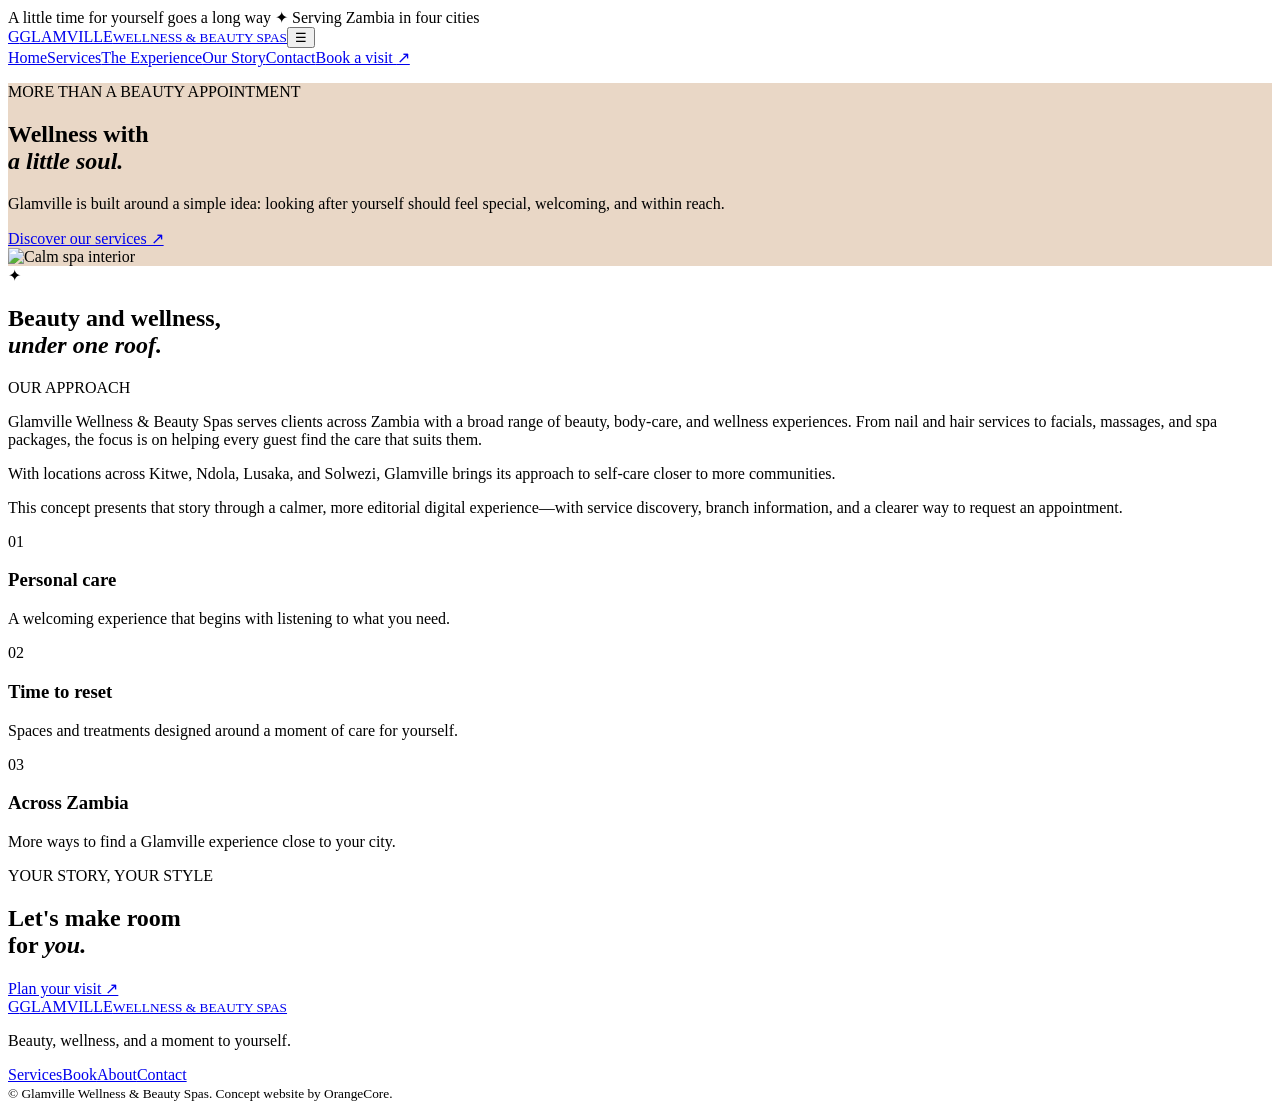
==== about.html @ 19dad843 "Add Glamville concept website: about.html" ====
<!doctype html><html lang="en"><head><meta charset="utf-8"><meta name="viewport" content="width=device-width,initial-scale=1"><title>Our Story | Glamville Spas</title><link href="https://fonts.googleapis.com/css2?family=DM+Sans:wght@400;500;600;700&family=Playfair+Display:wght@500;600;700&display=swap" rel="stylesheet"><link rel="stylesheet" href="css/main.css"><style>.story-hero{background:#e9d7c6}</style></head><body><div class="announcement">A little time for yourself goes a long way <span>✦</span> Serving Zambia in four cities</div><header class="site-header"><a class="brand" href="index.html"><span class="brand-mark">G</span><span>GLAMVILLE<small>WELLNESS & BEAUTY SPAS</small></span></a><button class="menu-toggle" aria-label="Open menu" aria-expanded="false">☰</button><nav class="nav"><a href="index.html">Home</a><a href="services.html">Services</a><a href="gallery.html">The Experience</a><a class="active" href="about.html">Our Story</a><a href="contact.html">Contact</a><a class="nav-cta" href="booking.html">Book a visit <span>↗</span></a></nav></header><main><section class="story-hero"><div class="story-copy"><p class="eyebrow">MORE THAN A BEAUTY APPOINTMENT</p><h1>Wellness with<br><em>a little soul.</em></h1><p>Glamville is built around a simple idea: looking after yourself should feel special, welcoming, and within reach.</p><a class="btn btn-dark" href="services.html">Discover our services ↗</a></div><div class="story-image"><img src="https://images.unsplash.com/photo-1540555700478-4be289fbecef?auto=format&fit=crop&w=1000&q=85" alt="Calm spa interior"></div></section><section class="story-content"><div class="story-quote"><span>✦</span><h2>Beauty and wellness,<br><em>under one roof.</em></h2></div><div class="story-body"><p class="eyebrow">OUR APPROACH</p><p>Glamville Wellness & Beauty Spas serves clients across Zambia with a broad range of beauty, body-care, and wellness experiences. From nail and hair services to facials, massages, and spa packages, the focus is on helping every guest find the care that suits them.</p><p>With locations across Kitwe, Ndola, Lusaka, and Solwezi, Glamville brings its approach to self-care closer to more communities.</p><p>This concept presents that story through a calmer, more editorial digital experience—with service discovery, branch information, and a clearer way to request an appointment.</p></div></section><section class="values-grid"><article><span>01</span><h3>Personal care</h3><p>A welcoming experience that begins with listening to what you need.</p></article><article><span>02</span><h3>Time to reset</h3><p>Spaces and treatments designed around a moment of care for yourself.</p></article><article><span>03</span><h3>Across Zambia</h3><p>More ways to find a Glamville experience close to your city.</p></article></section><section class="booking-banner"><div><p class="eyebrow light">YOUR STORY, YOUR STYLE</p><h2>Let's make room<br>for <em>you.</em></h2></div><a class="btn btn-light" href="booking.html">Plan your visit ↗</a></section></main><footer class="footer"><a class="brand brand-footer" href="index.html"><span class="brand-mark">G</span><span>GLAMVILLE<small>WELLNESS & BEAUTY SPAS</small></span></a><p>Beauty, wellness, and a moment to yourself.</p><div class="footer-links"><a href="services.html">Services</a><a href="booking.html">Book</a><a href="about.html">About</a><a href="contact.html">Contact</a></div><small>© <span class="year"></span> Glamville Wellness & Beauty Spas. Concept website by OrangeCore.</small></footer><script src="js/main.js"></script></body></html>
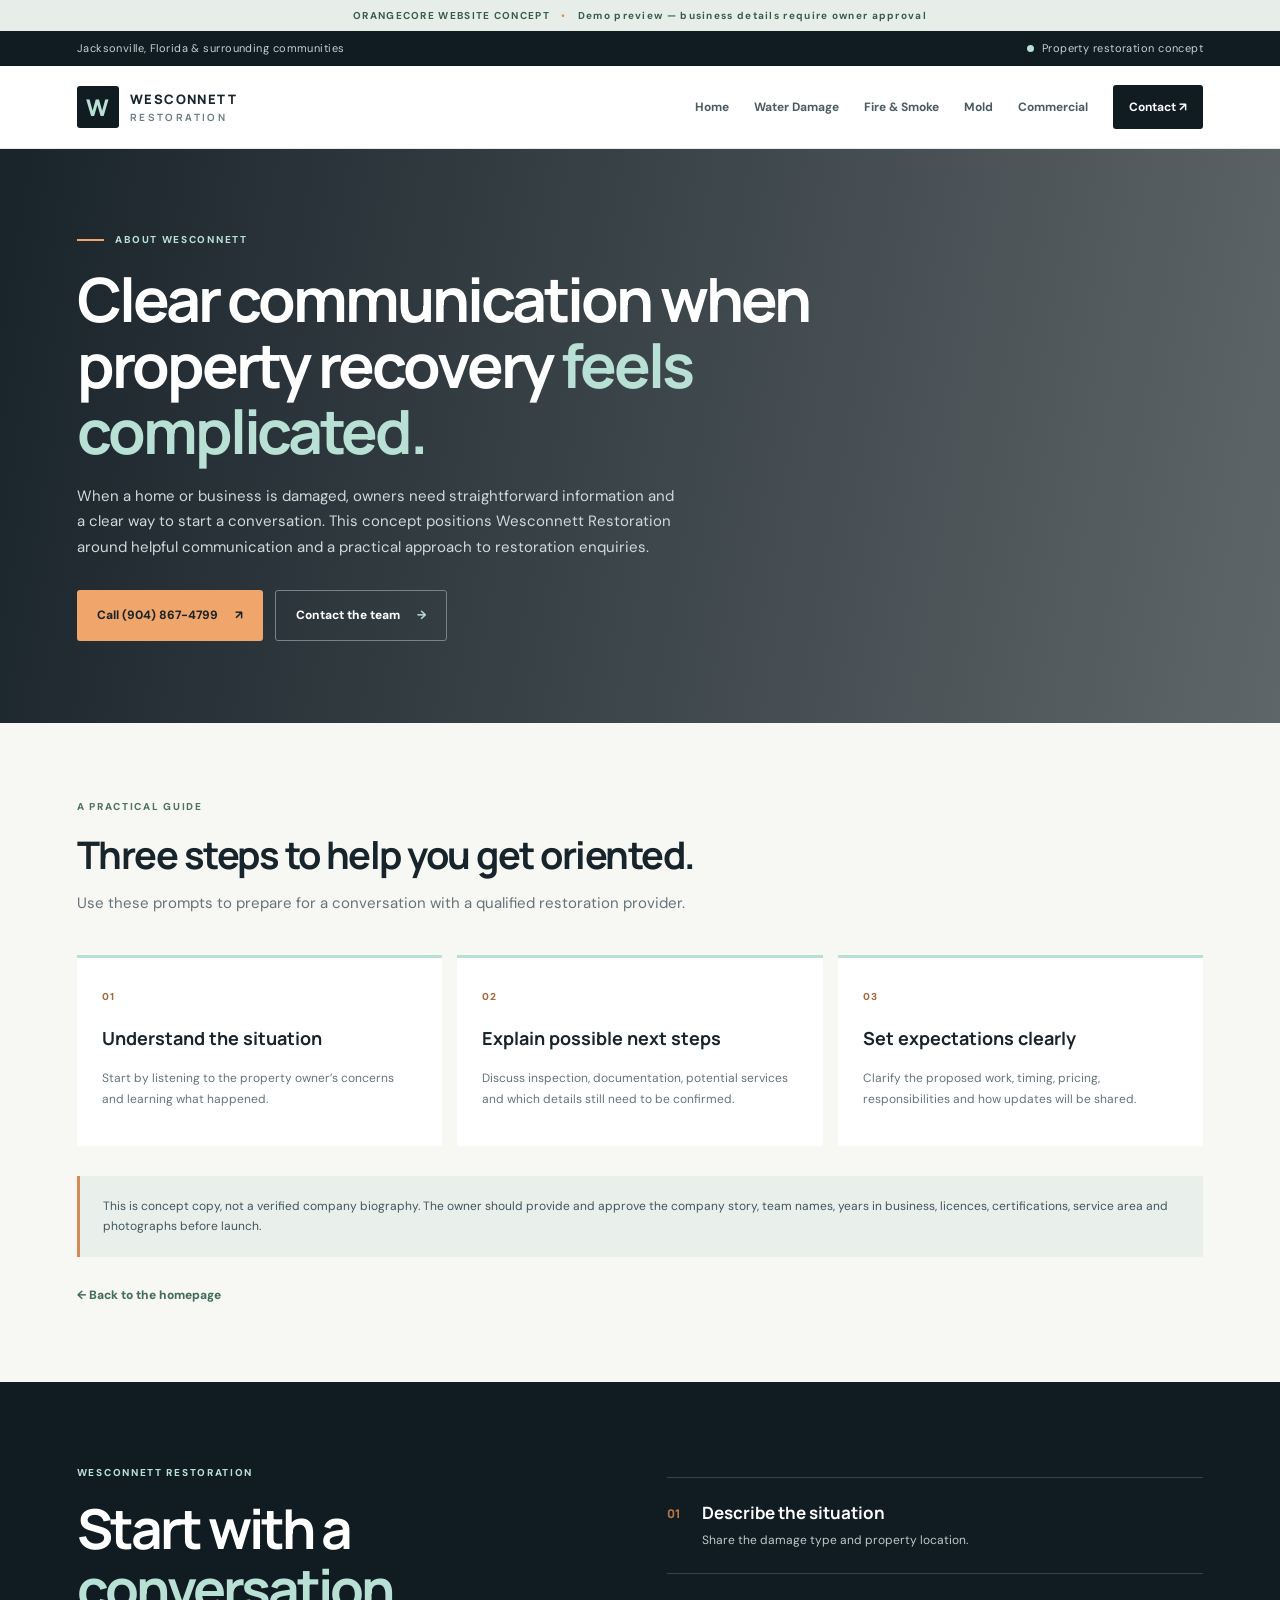
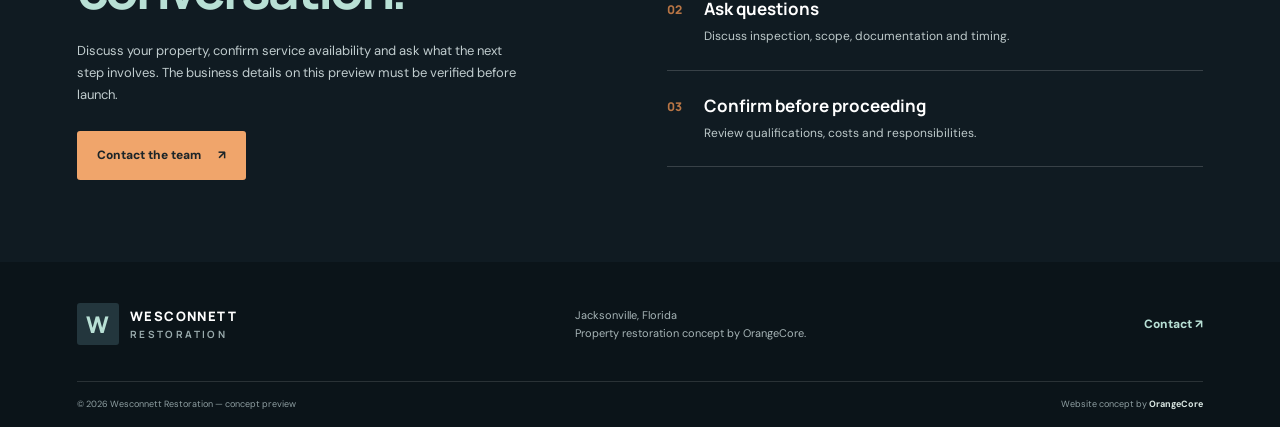
==== commit 166d11bb: "Add About Wesconnett Restoration page to restoration prototype" ====
--- a/about.html
+++ b/about.html
@@ -1 +1,8 @@
-<!doctype html><html lang="en"><head><meta charset="utf-8"><meta name="viewport" content="width=device-width,initial-scale=1"><title>Our Story | Glamville Spas</title><link href="https://fonts.googleapis.com/css2?family=DM+Sans:wght@400;500;600;700&family=Playfair+Display:wght@500;600;700&display=swap" rel="stylesheet"><link rel="stylesheet" href="css/main.css"><style>.story-hero{background:#e9d7c6}</style></head><body><div class="announcement">A little time for yourself goes a long way <span>✦</span> Serving Zambia in four cities</div><header class="site-header"><a class="brand" href="index.html"><span class="brand-mark">G</span><span>GLAMVILLE<small>WELLNESS & BEAUTY SPAS</small></span></a><button class="menu-toggle" aria-label="Open menu" aria-expanded="false">☰</button><nav class="nav"><a href="index.html">Home</a><a href="services.html">Services</a><a href="gallery.html">The Experience</a><a class="active" href="about.html">Our Story</a><a href="contact.html">Contact</a><a class="nav-cta" href="booking.html">Book a visit <span>↗</span></a></nav></header><main><section class="story-hero"><div class="story-copy"><p class="eyebrow">MORE THAN A BEAUTY APPOINTMENT</p><h1>Wellness with<br><em>a little soul.</em></h1><p>Glamville is built around a simple idea: looking after yourself should feel special, welcoming, and within reach.</p><a class="btn btn-dark" href="services.html">Discover our services ↗</a></div><div class="story-image"><img src="https://images.unsplash.com/photo-1540555700478-4be289fbecef?auto=format&fit=crop&w=1000&q=85" alt="Calm spa interior"></div></section><section class="story-content"><div class="story-quote"><span>✦</span><h2>Beauty and wellness,<br><em>under one roof.</em></h2></div><div class="story-body"><p class="eyebrow">OUR APPROACH</p><p>Glamville Wellness & Beauty Spas serves clients across Zambia with a broad range of beauty, body-care, and wellness experiences. From nail and hair services to facials, massages, and spa packages, the focus is on helping every guest find the care that suits them.</p><p>With locations across Kitwe, Ndola, Lusaka, and Solwezi, Glamville brings its approach to self-care closer to more communities.</p><p>This concept presents that story through a calmer, more editorial digital experience—with service discovery, branch information, and a clearer way to request an appointment.</p></div></section><section class="values-grid"><article><span>01</span><h3>Personal care</h3><p>A welcoming experience that begins with listening to what you need.</p></article><article><span>02</span><h3>Time to reset</h3><p>Spaces and treatments designed around a moment of care for yourself.</p></article><article><span>03</span><h3>Across Zambia</h3><p>More ways to find a Glamville experience close to your city.</p></article></section><section class="booking-banner"><div><p class="eyebrow light">YOUR STORY, YOUR STYLE</p><h2>Let's make room<br>for <em>you.</em></h2></div><a class="btn btn-light" href="booking.html">Plan your visit ↗</a></section></main><footer class="footer"><a class="brand brand-footer" href="index.html"><span class="brand-mark">G</span><span>GLAMVILLE<small>WELLNESS & BEAUTY SPAS</small></span></a><p>Beauty, wellness, and a moment to yourself.</p><div class="footer-links"><a href="services.html">Services</a><a href="booking.html">Book</a><a href="about.html">About</a><a href="contact.html">Contact</a></div><small>© <span class="year"></span> Glamville Wellness & Beauty Spas. Concept website by OrangeCore.</small></footer><script src="js/main.js"></script></body></html>+<!doctype html>
+<html lang="en"><head><meta charset="utf-8"><meta name="viewport" content="width=device-width,initial-scale=1"><meta name="theme-color" content="#101b22"><meta name="description" content="About Wesconnett Restoration — Wesconnett Restoration website concept for Jacksonville, Florida."><title>About Wesconnett Restoration | Wesconnett Restoration</title><link rel="preconnect" href="https://fonts.googleapis.com"><link rel="preconnect" href="https://fonts.gstatic.com" crossorigin><link href="https://fonts.googleapis.com/css2?family=DM+Sans:wght@400;500;600;700&family=Manrope:wght@400;500;600;700;800&display=swap" rel="stylesheet"><link rel="stylesheet" href="css/main.css"></head><body>
+<div class="concept-bar">ORANGECORE WEBSITE CONCEPT <span>•</span> Demo preview — business details require owner approval</div><div class="topline"><div class="wrap top-line-inner"><span>Jacksonville, Florida & surrounding communities</span><span class="availability"><i></i> Property restoration concept</span></div></div>
+<header class="site-header"><div class="wrap nav-wrap"><a class="brand" href="index.html"><span class="brand-icon">W</span><span class="brand-copy">WESCONNETT <b>RESTORATION</b></span></a><button class="menu-toggle" aria-label="Open navigation" aria-expanded="false">☰</button><nav class="nav" aria-label="Main navigation"><a href="index.html">Home</a><a href="water-damage.html">Water Damage</a><a href="fire-smoke.html">Fire & Smoke</a><a href="mold-remediation.html">Mold</a><a href="commercial-restoration.html">Commercial</a><a class="nav-call" href="contact.html">Contact ↗</a></nav></div></header>
+<main><section class="water-hero"><div class="wrap"><span class="eyebrow light"><span></span> ABOUT WESCONNETT</span><h1>Clear communication when property recovery <em>feels complicated.</em></h1><p>When a home or business is damaged, owners need straightforward information and a clear way to start a conversation. This concept positions Wesconnett Restoration around helpful communication and a practical approach to restoration enquiries.</p><div class="hero-actions"><a class="btn btn-accent" href="tel:+19048674799">Call (904) 867-4799 <span>↗</span></a><a class="btn btn-ghost" href="contact.html">Contact the team <span>→</span></a></div></div></section>
+<section class="water-content"><div class="wrap"><div class="water-intro"><span class="eyebrow">A PRACTICAL GUIDE</span><h2>Three steps to help you get oriented.</h2><p>Use these prompts to prepare for a conversation with a qualified restoration provider.</p></div><div class="water-steps"><article class="water-step"><span>01</span><h3>Understand the situation</h3><p>Start by listening to the property owner’s concerns and learning what happened.</p></article><article class="water-step"><span>02</span><h3>Explain possible next steps</h3><p>Discuss inspection, documentation, potential services and which details still need to be confirmed.</p></article><article class="water-step"><span>03</span><h3>Set expectations clearly</h3><p>Clarify the proposed work, timing, pricing, responsibilities and how updates will be shared.</p></article></div><div class="warning-note">This is concept copy, not a verified company biography. The owner should provide and approve the company story, team names, years in business, licences, certifications, service area and photographs before launch.</div><a class="back-link" href="index.html">← Back to the homepage</a></div></section>
+<section class="process-section"><div class="wrap process-grid"><div class="process-copy"><span class="eyebrow light">WESCONNETT RESTORATION</span><h2>Start with a <em>conversation.</em></h2><p>Discuss your property, confirm service availability and ask what the next step involves. The business details on this preview must be verified before launch.</p><a class="btn btn-accent" href="contact.html">Contact the team <span>↗</span></a></div><div class="process-list"><div class="process-row"><span>01</span><div><h3>Describe the situation</h3><p>Share the damage type and property location.</p></div></div><div class="process-row"><span>02</span><div><h3>Ask questions</h3><p>Discuss inspection, scope, documentation and timing.</p></div></div><div class="process-row"><span>03</span><div><h3>Confirm before proceeding</h3><p>Review qualifications, costs and responsibilities.</p></div></div></div></div></section></main>
+<footer class="site-footer"><div class="wrap footer-main"><a class="brand brand-footer" href="index.html"><span class="brand-icon">W</span><span class="brand-copy">WESCONNETT <b>RESTORATION</b></span></a><p>Jacksonville, Florida<br>Property restoration concept by OrangeCore.</p><a href="contact.html">Contact ↗</a></div><div class="wrap footer-bottom"><span>© <span class="year">2026</span> Wesconnett Restoration — concept preview</span><span>Website concept by <b>OrangeCore</b></span></div></footer><script src="js/main.js"></script></body></html>
--- a/css/main.css
+++ b/css/main.css
@@ -0,0 +1 @@
+:root{--navy:#101b22;--navy2:#182832;--ink:#18242b;--muted:#66747a;--paper:#f7f7f3;--white:#fff;--line:#dce2df;--teal:#b8e0d5;--orange:#f0a56b;--sans:"DM Sans",Arial,sans-serif;--display:"Manrope",Arial,sans-serif}*{box-sizing:border-box}html{scroll-behavior:smooth;scroll-padding-top:100px}body{margin:0;color:var(--ink);background:var(--paper);font:15px/1.7 var(--sans)}a{color:inherit;text-decoration:none}button,input,select,textarea{font:inherit}img{max-width:100%}.wrap{width:min(1160px,88%);margin:auto}.concept-bar{padding:7px 12px;text-align:center;background:#e7eee9;color:#3b5b50;font-size:10px;letter-spacing:.13em;font-weight:700}.concept-bar span{padding:0 8px;color:#de8d4e}.topline{background:var(--navy);color:#c6d0d2;font-size:11px;letter-spacing:.04em}.top-line-inner{min-height:35px;display:flex;align-items:center;justify-content:space-between;gap:20px}.availability{display:flex;align-items:center;gap:8px}.availability i,.pulse{width:7px;height:7px;border-radius:50%;background:#b8e0d5;display:inline-block}.site-header{position:sticky;top:0;z-index:20;background:rgba(255,255,255,.97);border-bottom:1px solid #e5e9e5;backdrop-filter:blur(12px)}.nav-wrap{min-height:82px;display:flex;align-items:center;justify-content:space-between;gap:25px}.brand{display:flex;align-items:center;gap:11px;flex-shrink:0}.brand-icon{display:grid;place-items:center;width:42px;height:42px;background:var(--navy);color:var(--teal);font:800 23px var(--display);border-radius:3px}.brand-copy{font:800 13px/1.25 var(--display);letter-spacing:.11em}.brand-copy b{display:block;font-size:10px;letter-spacing:.24em;color:#6d7c80;margin-top:4px}.nav{display:flex;align-items:center;gap:25px;font-size:12px;font-weight:700}.nav>a:not(.nav-call){padding:30px 0;position:relative;color:#4d5b60}.nav>a.active:after,.nav>a:not(.nav-call):hover:after{content:"";position:absolute;bottom:21px;left:0;width:100%;height:2px;background:#de8d4e}.nav-call{background:var(--navy);color:#fff;padding:12px 16px;border-radius:3px;white-space:nowrap}.menu-toggle{display:none;background:none;border:0;font-size:25px;color:var(--navy)}.hero{position:relative;isolation:isolate;background:var(--navy);color:#fff;min-height:610px;display:flex;align-items:center;background-image:url('https://images.unsplash.com/photo-1635424710928-6f3c5c3f1d1b?auto=format&fit=crop&w=2000&q=85');background-size:cover;background-position:center}.hero:before{content:"";position:absolute;inset:0;z-index:-1;background:linear-gradient(90deg,rgba(10,22,29,.97) 0%,rgba(10,22,29,.88) 44%,rgba(10,22,29,.43) 100%)}.hero-grid{display:grid;grid-template-columns:1.2fr .68fr;align-items:center;gap:9%;padding:80px 0 108px}.eyebrow{display:block;font-size:10px;letter-spacing:.17em;font-weight:800;color:#4e7168;margin-bottom:18px}.eyebrow.light{color:#b8e0d5}.eyebrow span{display:inline-block;width:27px;height:2px;background:var(--orange);vertical-align:middle;margin-right:8px}.hero h1,.section h2,.process-copy h2,.insurance-grid h2{font:700 clamp(38px,5.1vw,65px)/1.08 var(--display);letter-spacing:-.055em;margin:0 0 22px;max-width:690px}.hero h1 em,.section h2 em,.process-copy h2 em{font-style:normal;color:var(--teal)}.hero-copy>p{max-width:550px;color:#d0d9d9;font-size:16px}.hero-actions{display:flex;flex-wrap:wrap;gap:12px;margin:30px 0 24px}.btn{display:inline-flex;justify-content:center;align-items:center;gap:17px;padding:14px 20px;border:0;border-radius:3px;font-size:12px;font-weight:800;cursor:pointer;transition:transform .2s,background .2s}.btn:hover{transform:translateY(-2px)}.btn-accent{background:var(--orange);color:#1b2428}.btn-ghost{border:1px solid #75838a;color:#fff}.btn-ghost span{color:var(--teal)}.btn-dark{background:var(--navy);color:#fff;width:100%}.phone-symbol{font-size:18px}.hero-note{display:flex;align-items:center;gap:10px;font-size:11px;color:#c7d3d3}.shield{display:grid;place-items:center;border:1px solid #8ebcaf;border-radius:50%;width:23px;height:23px;color:var(--teal)}.hero-card{background:#fff;color:var(--ink);padding:28px 28px 22px;box-shadow:0 24px 70px #0004;border-top:3px solid var(--orange)}.card-top{display:flex;justify-content:space-between;align-items:center}.card-kicker{font-size:9px;letter-spacing:.14em;font-weight:800;color:#607277}.hero-card h2{font:700 25px/1.2 var(--display);letter-spacing:-.04em;margin:23px 0 10px}.hero-card>p{font-size:12px;color:var(--muted);margin-bottom:20px}.card-link{display:flex;justify-content:space-between;align-items:center;padding:13px 0;font-size:12px;font-weight:800;border-bottom:1px solid var(--line)}.card-link span{font-size:20px;color:#b76d39}.card-divider{height:15px}.mini-step{display:flex;gap:14px;padding:10px 0;align-items:flex-start}.mini-step>span,.process-row>span{font:800 12px var(--display);color:#b87545}.mini-step b,.mini-step small{display:block}.mini-step b{font-size:12px}.mini-step small{font-size:10px;color:#77858a}.demo-disclaimer{font-size:9px!important;line-height:1.5;border-top:1px solid var(--line);padding-top:12px;margin:12px 0 0!important}.hero-bottom{position:absolute;bottom:0;left:0;right:0;background:#101b22db;border-top:1px solid #ffffff28}.hero-bottom-inner{display:flex;justify-content:space-between;gap:15px;padding:17px 0;color:#dce5e3;font-size:9px;letter-spacing:.14em;font-weight:800}.trust-strip{background:#e9efeb;padding:34px 0}.trust-grid{display:grid;grid-template-columns:1.15fr 1fr 1fr 1fr;gap:25px;align-items:center}.trust-intro .eyebrow{margin-bottom:7px}.trust-intro h2{font:700 20px/1.3 var(--display);margin:0;letter-spacing:-.03em}.trust-item{display:flex;gap:12px;align-items:flex-start}.trust-icon{display:grid;place-items:center;flex-shrink:0;width:31px;height:31px;border:1px solid #b4c9c0;color:#527568;font-size:10px;font-weight:800}.trust-item b{font-size:12px}.trust-item p{font-size:11px;color:#637178;margin:5px 0 0;line-height:1.5}.section{padding:94px 0}.section-heading{display:flex;justify-content:space-between;align-items:flex-end;gap:40px;margin-bottom:38px}.section-heading h2,.about-copy h2,.contact-copy h2{font-size:clamp(34px,4.1vw,49px);margin-bottom:0}.section-heading h2 em,.about-copy h2 em,.contact-copy h2 em{color:#4e7168}.section-heading>p{max-width:340px;font-size:13px;color:var(--muted);margin:0 0 5px}.service-grid{display:grid;grid-template-columns:repeat(4,1fr);gap:14px}.service-card{position:relative;min-height:340px;display:flex;align-items:flex-end;overflow:hidden;background:#26363c;color:#fff;padding:24px;isolation:isolate}.service-card:before{content:"";position:absolute;inset:0;z-index:-1;background:linear-gradient(0deg,rgba(9,20,25,.94),rgba(9,20,25,.08) 100%),var(--card-image);background-size:cover;background-position:center;transition:transform .5s}.service-card:hover:before{transform:scale(1.05)}.water-card{--card-image:url('https://images.unsplash.com/photo-1541919329513-35f7af297129?auto=format&fit=crop&w=800&q=80')}.fire-card{--card-image:url('https://images.unsplash.com/photo-1518709594023-6eab9bab7b23?auto=format&fit=crop&w=800&q=80')}.mold-card{--card-image:url('https://images.unsplash.com/photo-1505693416388-ac5ce068fe85?auto=format&fit=crop&w=800&q=80')}.commercial-card{--card-image:url('https://images.unsplash.com/photo-1497366754035-f200968a6e72?auto=format&fit=crop&w=800&q=80')}.service-number{position:absolute;top:18px;left:20px;font-size:9px;letter-spacing:.14em;font-weight:800;color:#fff}.service-content h3{font:700 22px/1.2 var(--display);margin:0 0 10px}.service-content p{font-size:12px;line-height:1.6;color:#d7dfdf;margin:0 0 20px}.text-link{font-size:11px;font-weight:800;display:inline-flex;gap:13px;align-items:center}.text-link b{font-size:17px;color:var(--orange)}.process-section{background:var(--navy);color:#fff;padding:82px 0}.process-grid{display:grid;grid-template-columns:.85fr 1fr;gap:12%;align-items:center}.process-copy h2,.insurance-grid h2{font-size:clamp(37px,4.5vw,55px)}.process-copy>p,.insurance-grid>div>p{color:#c1cdcf;font-size:13px;max-width:440px;margin-bottom:25px}.process-list{border-top:1px solid #ffffff2b}.process-row{display:flex;gap:22px;padding:23px 0;border-bottom:1px solid #ffffff2b}.process-row>span{padding-top:4px}.process-row h3{font:700 17px var(--display);margin:0 0 6px}.process-row p{font-size:12px;color:#bdc9ca;margin:0;max-width:460px}.about-section{background:#f0f1ec}.about-grid{display:grid;grid-template-columns:1fr .9fr;gap:10%;align-items:center}.about-image{min-height:425px;position:relative;background:#9ba9a6 url('https://images.unsplash.com/photo-1600607687939-ce8a6c25118c?auto=format&fit=crop&w=1200&q=85') center/cover}.image-caption{position:absolute;bottom:22px;left:22px;right:22px;background:#101b22ed;color:#fff;padding:17px 20px}.image-caption span,.image-caption b{display:block}.image-caption span{font-size:9px;letter-spacing:.14em;color:var(--teal);margin-bottom:5px}.image-caption b{font:700 17px var(--display)}.about-copy>p,.contact-copy>p{font-size:13px;color:#647176}.small-note{font-size:10px!important;color:#7c8889!important;border-left:2px solid #dba071;padding-left:12px}.insurance-section{background:#21343b;color:#fff;padding:78px 0}.insurance-grid{display:grid;grid-template-columns:1fr .85fr;gap:12%;align-items:center}.insurance-grid h2{font-size:clamp(34px,4vw,48px)}.insurance-checklist{background:#fff;color:var(--ink);padding:27px 30px}.insurance-checklist h3{font:700 17px var(--display);margin:0 0 16px}.insurance-checklist p{font-size:12px;padding:9px 0;border-bottom:1px solid var(--line);margin:0}.insurance-checklist p span{color:#4c8975;font-weight:800;margin-right:10px}.insurance-checklist small{display:block;margin-top:14px;color:#7a8588;font-size:10px}.contact-grid{display:grid;grid-template-columns:.9fr 1fr;gap:12%;align-items:start}.contact-copy h2{margin-bottom:18px}.contact-phone{display:flex;gap:14px;align-items:center;margin:28px 0}.phone-bubble{display:grid;place-items:center;width:45px;height:45px;background:#e5eee8;color:#315d50;font-size:23px}.contact-phone small,.contact-phone a{display:block}.contact-phone small{font-size:9px;letter-spacing:.12em;font-weight:800;color:#758187}.contact-phone a{font:800 24px var(--display);margin-top:3px}.contact-form{background:#fff;border:1px solid #e2e7e3;padding:29px;box-shadow:0 15px 45px #1d30200a}.contact-form label{display:block;font-size:11px;font-weight:800;margin:0 0 6px}.contact-form input,.contact-form select,.contact-form textarea{display:block;width:100%;padding:12px 13px;margin:0 0 17px;border:1px solid #dce3df;background:#fbfcfa;color:var(--ink);border-radius:2px;outline-color:#6c9a8b}.contact-form textarea{resize:vertical}.form-note{font-size:10px;color:#778487;line-height:1.5;margin:12px 0 0}.site-footer{background:#0b1419;color:#c6d0d1;padding:33px 0 0}.footer-main{display:flex;justify-content:space-between;align-items:center;gap:20px;padding-bottom:27px}.brand-footer{color:#fff}.brand-footer .brand-icon{background:#23363d}.brand-footer .brand-copy b{color:#9aabad}.footer-main>p{font-size:11px;color:#a7b5b7}.footer-main>a:last-child{font-size:12px;font-weight:800;color:var(--teal)}.footer-bottom{border-top:1px solid #ffffff20;display:flex;justify-content:space-between;gap:20px;padding:15px 0;font-size:9px;color:#8f9fa2}.footer-bottom b{color:#d9e6e2}.water-hero{background:linear-gradient(100deg,#101b22f5,#101b22a8),url('https://images.unsplash.com/photo-1541919329513-35f7af297129?auto=format&fit=crop&w=1900&q=85') center/cover;color:#fff;padding:82px 0}.water-hero h1{font:700 clamp(38px,5vw,61px)/1.08 var(--display);letter-spacing:-.05em;max-width:740px;margin:0 0 20px}.water-hero h1 em{font-style:normal;color:var(--teal)}.water-hero p{max-width:600px;color:#d0d9d9}.water-hero .hero-actions{margin-bottom:0}.water-content{padding:75px 0}.water-intro{max-width:760px;margin-bottom:38px}.water-intro h2{font:700 38px/1.15 var(--display);letter-spacing:-.04em;margin:0 0 15px}.water-intro p{color:var(--muted)}.water-steps{display:grid;grid-template-columns:repeat(3,1fr);gap:15px}.water-step{background:#fff;padding:25px;border-top:3px solid var(--teal)}.water-step span{font-size:10px;font-weight:800;color:#a96639;letter-spacing:.12em}.water-step h3{font:700 18px var(--display)}.water-step p{font-size:12px;color:var(--muted)}.warning-note{margin-top:30px;padding:20px 23px;background:#e9efeb;border-left:3px solid #d58a54;font-size:12px;color:#43565c}.back-link{display:inline-block;font-size:12px;font-weight:800;margin-top:28px;color:#426c60}.back-link:hover{text-decoration:underline}@media(max-width:1050px){.nav{gap:14px}.nav>a:not(.nav-call){font-size:11px}.nav-call{padding:10px}.hero-grid{gap:5%;grid-template-columns:1.1fr .8fr}.service-grid{grid-template-columns:repeat(2,1fr)}.service-card{min-height:320px}.trust-grid{grid-template-columns:repeat(2,1fr)}}@media(max-width:760px){.wrap{width:90%}.top-line-inner{padding:8px 0;align-items:flex-start;flex-direction:column;gap:2px}.nav-wrap{min-height:72px}.menu-toggle{display:block}.nav{display:none;position:absolute;top:100%;left:0;right:0;padding:12px 5% 20px;background:#fff;border-bottom:1px solid var(--line);align-items:stretch;flex-direction:column;gap:0;box-shadow:0 18px 25px #17272b12}.nav.open{display:flex}.nav>a:not(.nav-call){padding:12px 0;font-size:13px}.nav>a.active:after,.nav>a:not(.nav-call):hover:after{bottom:6px;width:30px}.nav-call{text-align:center;margin-top:9px}.hero{min-height:0}.hero-grid{grid-template-columns:1fr;padding:64px 0 96px;gap:38px}.hero h1{font-size:clamp(39px,10vw,54px)}.hero-card{max-width:500px}.hero-bottom-inner{flex-wrap:wrap;justify-content:flex-start;gap:10px 22px;font-size:8px}.trust-grid{grid-template-columns:1fr;gap:20px}.trust-intro h2{max-width:360px}.section{padding:65px 0}.section-heading{display:block}.section-heading>p{margin-top:18px}.service-grid{grid-template-columns:1fr}.service-card{min-height:310px}.process-section,.insurance-section{padding:65px 0}.process-grid,.about-grid,.insurance-grid,.contact-grid{grid-template-columns:1fr;gap:38px}.about-image{min-height:310px;order:2}.about-copy{order:1}.insurance-checklist{padding:24px}.contact-form{padding:22px}.footer-main{align-items:flex-start;flex-direction:column;gap:12px}.footer-main>p{margin:0}.footer-bottom{flex-direction:column;gap:5px}.water-hero{padding:65px 0}.water-steps{grid-template-columns:1fr}.water-intro h2{font-size:32px}}@media(prefers-reduced-motion:reduce){html{scroll-behavior:auto}*,*:before,*:after{transition:none!important}}
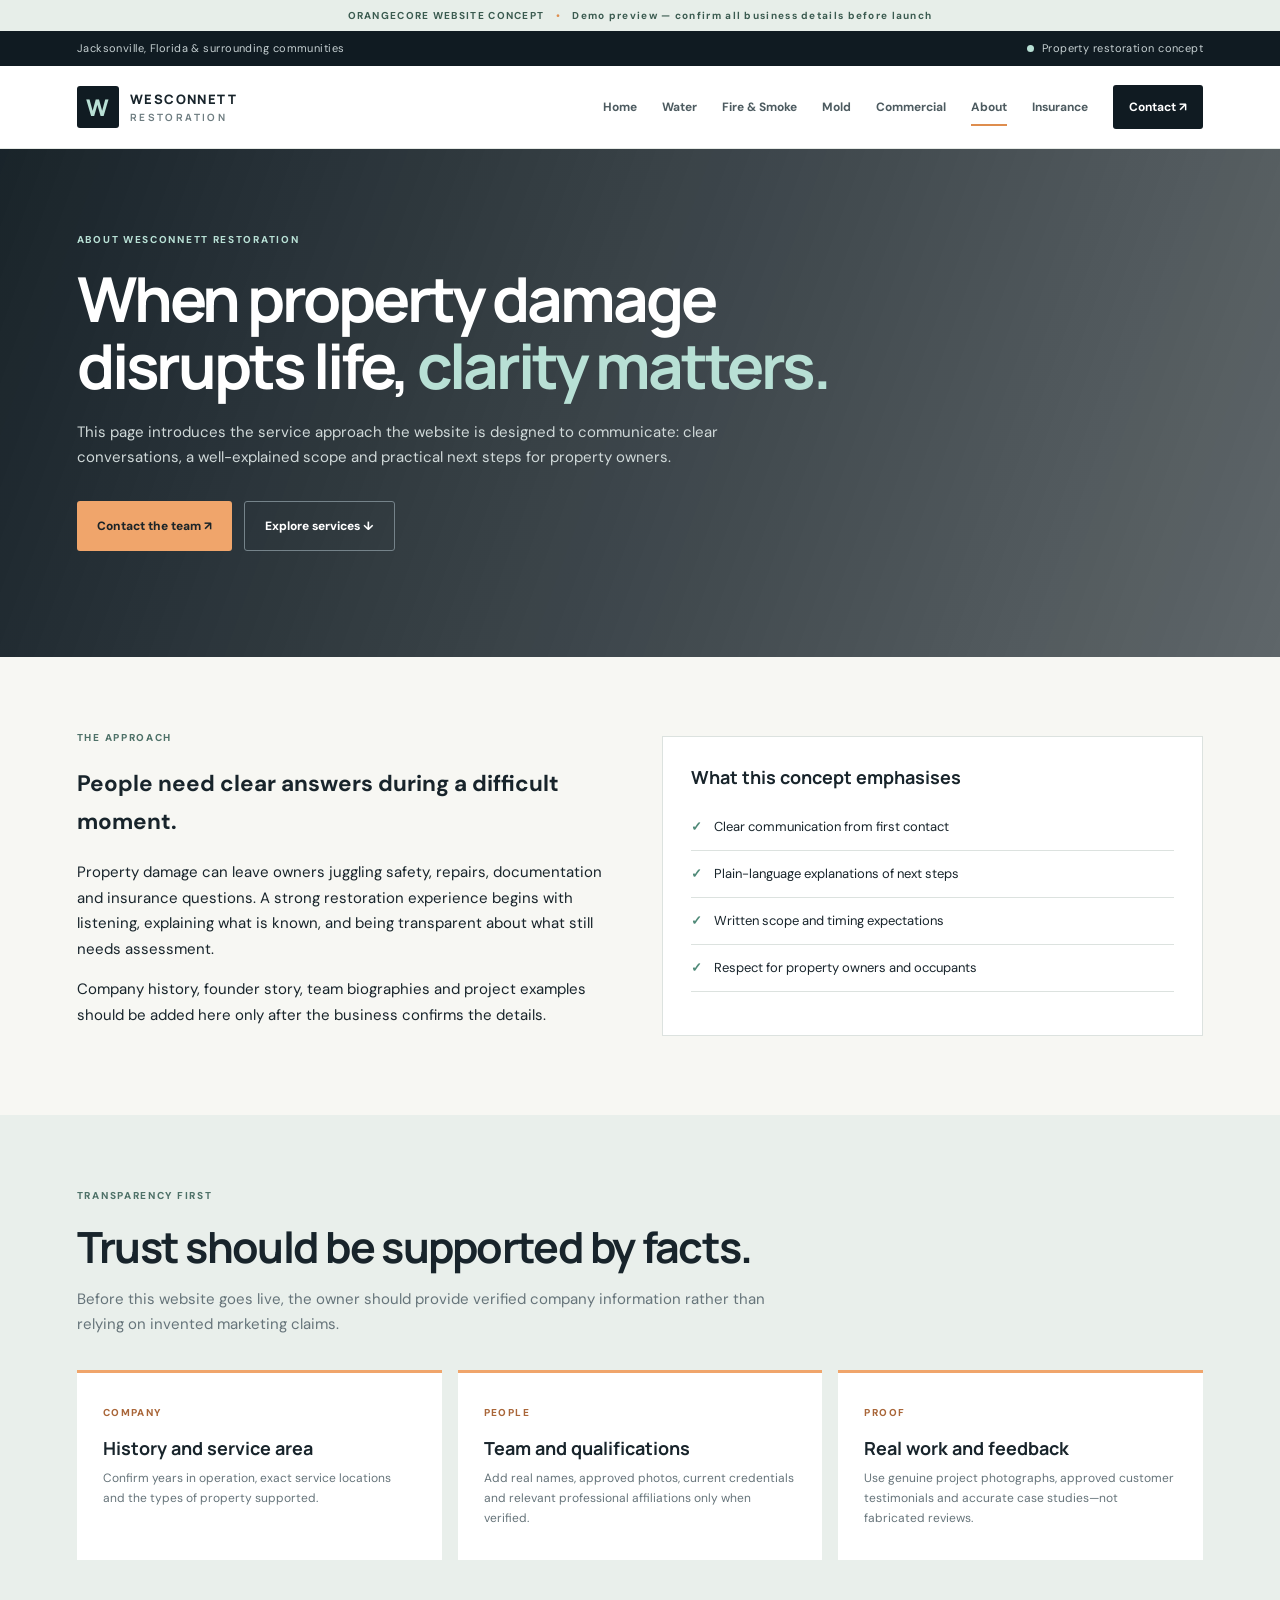
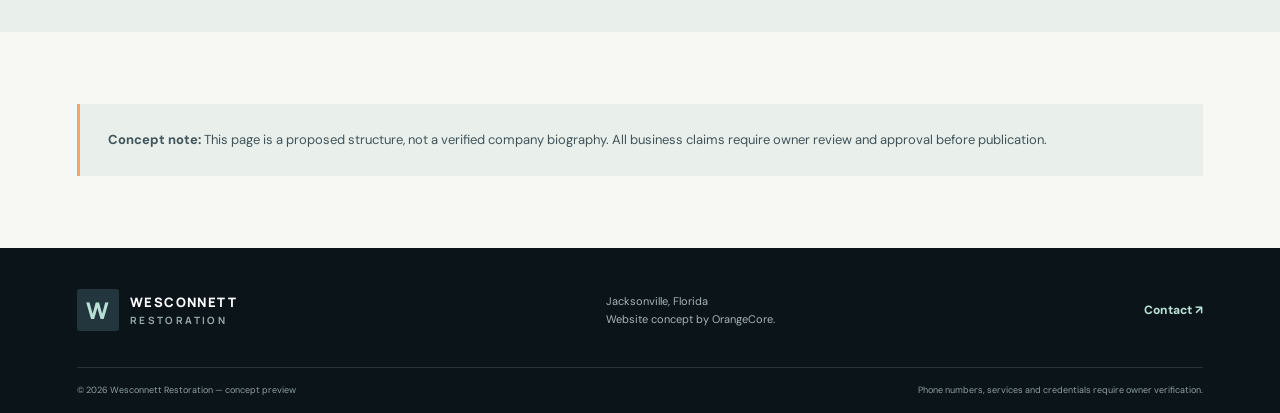
==== commit 22c08aed: "Rebuild about.html with dedicated responsive page layout" ====
--- a/about.html
+++ b/about.html
@@ -1,8 +1,4 @@
 <!doctype html>
-<html lang="en"><head><meta charset="utf-8"><meta name="viewport" content="width=device-width,initial-scale=1"><meta name="theme-color" content="#101b22"><meta name="description" content="About Wesconnett Restoration — Wesconnett Restoration website concept for Jacksonville, Florida."><title>About Wesconnett Restoration | Wesconnett Restoration</title><link rel="preconnect" href="https://fonts.googleapis.com"><link rel="preconnect" href="https://fonts.gstatic.com" crossorigin><link href="https://fonts.googleapis.com/css2?family=DM+Sans:wght@400;500;600;700&family=Manrope:wght@400;500;600;700;800&display=swap" rel="stylesheet"><link rel="stylesheet" href="css/main.css"></head><body>
-<div class="concept-bar">ORANGECORE WEBSITE CONCEPT <span>•</span> Demo preview — business details require owner approval</div><div class="topline"><div class="wrap top-line-inner"><span>Jacksonville, Florida & surrounding communities</span><span class="availability"><i></i> Property restoration concept</span></div></div>
-<header class="site-header"><div class="wrap nav-wrap"><a class="brand" href="index.html"><span class="brand-icon">W</span><span class="brand-copy">WESCONNETT <b>RESTORATION</b></span></a><button class="menu-toggle" aria-label="Open navigation" aria-expanded="false">☰</button><nav class="nav" aria-label="Main navigation"><a href="index.html">Home</a><a href="water-damage.html">Water Damage</a><a href="fire-smoke.html">Fire & Smoke</a><a href="mold-remediation.html">Mold</a><a href="commercial-restoration.html">Commercial</a><a class="nav-call" href="contact.html">Contact ↗</a></nav></div></header>
-<main><section class="water-hero"><div class="wrap"><span class="eyebrow light"><span></span> ABOUT WESCONNETT</span><h1>Clear communication when property recovery <em>feels complicated.</em></h1><p>When a home or business is damaged, owners need straightforward information and a clear way to start a conversation. This concept positions Wesconnett Restoration around helpful communication and a practical approach to restoration enquiries.</p><div class="hero-actions"><a class="btn btn-accent" href="tel:+19048674799">Call (904) 867-4799 <span>↗</span></a><a class="btn btn-ghost" href="contact.html">Contact the team <span>→</span></a></div></div></section>
-<section class="water-content"><div class="wrap"><div class="water-intro"><span class="eyebrow">A PRACTICAL GUIDE</span><h2>Three steps to help you get oriented.</h2><p>Use these prompts to prepare for a conversation with a qualified restoration provider.</p></div><div class="water-steps"><article class="water-step"><span>01</span><h3>Understand the situation</h3><p>Start by listening to the property owner’s concerns and learning what happened.</p></article><article class="water-step"><span>02</span><h3>Explain possible next steps</h3><p>Discuss inspection, documentation, potential services and which details still need to be confirmed.</p></article><article class="water-step"><span>03</span><h3>Set expectations clearly</h3><p>Clarify the proposed work, timing, pricing, responsibilities and how updates will be shared.</p></article></div><div class="warning-note">This is concept copy, not a verified company biography. The owner should provide and approve the company story, team names, years in business, licences, certifications, service area and photographs before launch.</div><a class="back-link" href="index.html">← Back to the homepage</a></div></section>
-<section class="process-section"><div class="wrap process-grid"><div class="process-copy"><span class="eyebrow light">WESCONNETT RESTORATION</span><h2>Start with a <em>conversation.</em></h2><p>Discuss your property, confirm service availability and ask what the next step involves. The business details on this preview must be verified before launch.</p><a class="btn btn-accent" href="contact.html">Contact the team <span>↗</span></a></div><div class="process-list"><div class="process-row"><span>01</span><div><h3>Describe the situation</h3><p>Share the damage type and property location.</p></div></div><div class="process-row"><span>02</span><div><h3>Ask questions</h3><p>Discuss inspection, scope, documentation and timing.</p></div></div><div class="process-row"><span>03</span><div><h3>Confirm before proceeding</h3><p>Review qualifications, costs and responsibilities.</p></div></div></div></div></section></main>
-<footer class="site-footer"><div class="wrap footer-main"><a class="brand brand-footer" href="index.html"><span class="brand-icon">W</span><span class="brand-copy">WESCONNETT <b>RESTORATION</b></span></a><p>Jacksonville, Florida<br>Property restoration concept by OrangeCore.</p><a href="contact.html">Contact ↗</a></div><div class="wrap footer-bottom"><span>© <span class="year">2026</span> Wesconnett Restoration — concept preview</span><span>Website concept by <b>OrangeCore</b></span></div></footer><script src="js/main.js"></script></body></html>+<html lang="en"><head><meta charset="utf-8"><meta name="viewport" content="width=device-width,initial-scale=1"><meta name="theme-color" content="#101b22"><meta name="description" content="About page concept for Wesconnett Restoration. Company history, staff, qualifications and service claims must be confirmed by the owner."><title>About Wesconnett Restoration | Website Concept</title><link rel="preconnect" href="https://fonts.googleapis.com"><link rel="preconnect" href="https://fonts.gstatic.com" crossorigin><link href="https://fonts.googleapis.com/css2?family=DM+Sans:wght@400;500;600;700&family=Manrope:wght@400;500;600;700;800&display=swap" rel="stylesheet"><link rel="stylesheet" href="css/main.css"><style>
+.page-hero{padding:82px 0;color:#fff;background:linear-gradient(110deg,#101b22f5,#101b22a8),url('https://images.unsplash.com/photo-1518709594023-6eab9bab7b23?auto=format&fit=crop&w=1800&q=80') center/cover}.page-hero .wrap{max-width:1160px}.page-hero h1{font:700 clamp(38px,5vw,62px)/1.08 var(--display);letter-spacing:-.05em;max-width:800px;margin:0 0 20px}.page-hero h1 em{font-style:normal;color:var(--teal)}.page-hero p{max-width:660px;color:#d0d9d9}.page-section{padding:72px 0}.page-heading{max-width:720px;margin-bottom:32px}.page-heading h2{font:700 clamp(30px,4vw,43px)/1.15 var(--display);letter-spacing:-.04em;margin:0 0 14px}.page-heading p{color:var(--muted)}.feature-grid{display:grid;grid-template-columns:repeat(3,minmax(0,1fr));gap:16px}.feature-card{background:#fff;padding:26px;border-top:3px solid var(--orange);min-height:190px}.feature-card .num{font-size:10px;font-weight:800;letter-spacing:.14em;color:#a96639}.feature-card h3{font:700 18px/1.25 var(--display);margin:13px 0 8px}.feature-card p{font-size:12px;color:var(--muted);margin:0}.split-panel{display:grid;grid-template-columns:1fr 1fr;gap:44px;align-items:center}.panel-dark{background:var(--navy);color:#fff}.panel-dark p{color:#c4d0d1}.check-list{padding:0;list-style:none}.check-list li{padding:12px 0;border-bottom:1px solid var(--line);font-size:13px}.check-list li:before{content:'✓';font-weight:800;color:#4e8977;margin-right:12px}.panel-dark .check-list li{border-color:#ffffff24}.callout{padding:25px 28px;background:#e9efeb;border-left:3px solid var(--orange);color:#40545a;font-size:13px}.stat-row{display:grid;grid-template-columns:repeat(3,1fr);gap:1px;background:#dce2df;margin-top:32px}.stat-row div{background:#fff;padding:23px}.stat-row b{display:block;font:700 17px var(--display);margin-bottom:6px}.stat-row span{font-size:11px;color:var(--muted)}.guide-steps{counter-reset:guide;display:grid;grid-template-columns:1fr 1fr;gap:14px}.guide-step{background:#fff;padding:25px 25px 25px 64px;position:relative}.guide-step:before{counter-increment:guide;content:counter(guide,decimal-leading-zero);position:absolute;left:22px;top:25px;font:800 12px var(--display);color:#b87545}.guide-step h3{font:700 17px var(--display);margin:0 0 8px}.guide-step p{font-size:12px;color:var(--muted);margin:0}.about-band{background:#e9efeb}.contact-info-card{padding:28px;background:#fff;border:1px solid var(--line)}.contact-info-card h3{font:700 18px var(--display);margin:0 0 12px}.contact-info-card p{font-size:12px;color:var(--muted)}.contact-form{border-top:3px solid var(--orange)}.site-footer .nav{display:none}@media(max-width:760px){.page-hero{padding:62px 0}.page-section{padding:54px 0}.feature-grid,.split-panel,.guide-steps{grid-template-columns:1fr}.split-panel{gap:24px}.stat-row{grid-template-columns:1fr}.guide-step{padding-left:59px}.feature-card{min-height:0}}
+</style></head><body><div class="concept-bar">ORANGECORE WEBSITE CONCEPT <span>•</span> Demo preview — confirm all business details before launch</div><div class="topline"><div class="wrap top-line-inner"><span>Jacksonville, Florida & surrounding communities</span><span class="availability"><i></i> Property restoration concept</span></div></div><header class="site-header"><div class="wrap nav-wrap"><a class="brand" href="index.html" aria-label="Wesconnett Restoration home"><span class="brand-icon">W</span><span class="brand-copy">WESCONNETT <b>RESTORATION</b></span></a><button class="menu-toggle" aria-label="Open navigation" aria-expanded="false">☰</button><nav class="nav" aria-label="Main navigation"><a  href="index.html">Home</a><a  href="water-damage.html">Water</a><a  href="fire-smoke.html">Fire & Smoke</a><a  href="mold-remediation.html">Mold</a><a  href="commercial-restoration.html">Commercial</a><a class="active" href="about.html">About</a><a  href="insurance-guide.html">Insurance</a><a class="nav-call " href="contact.html">Contact ↗</a></nav></div></header><main><section class="page-hero" style="background-image:linear-gradient(110deg,#101b22f5,#101b22a8),url('https://images.unsplash.com/photo-1600607687939-ce8a6c25118c?auto=format&fit=crop&w=1800&q=80')"><div class="wrap"><span class="eyebrow light">ABOUT WESCONNETT RESTORATION</span><h1>When property damage disrupts life, <em>clarity matters.</em></h1><p>This page introduces the service approach the website is designed to communicate: clear conversations, a well-explained scope and practical next steps for property owners.</p><div class="hero-actions"><a class="btn btn-accent" href="contact.html">Contact the team ↗</a><a class="btn btn-ghost" href="index.html#services">Explore services ↓</a></div></div></section><section class="page-section"><div class="wrap split-panel"><div><span class="eyebrow">THE APPROACH</span><h2>People need clear answers during a difficult moment.</h2><p>Property damage can leave owners juggling safety, repairs, documentation and insurance questions. A strong restoration experience begins with listening, explaining what is known, and being transparent about what still needs assessment.</p><p>Company history, founder story, team biographies and project examples should be added here only after the business confirms the details.</p></div><div class="contact-info-card"><h3>What this concept emphasises</h3><ul class="check-list"><li>Clear communication from first contact</li><li>Plain-language explanations of next steps</li><li>Written scope and timing expectations</li><li>Respect for property owners and occupants</li></ul></div></div></section><section class="page-section about-band"><div class="wrap"><div class="page-heading"><span class="eyebrow">TRANSPARENCY FIRST</span><h2>Trust should be supported by facts.</h2><p>Before this website goes live, the owner should provide verified company information rather than relying on invented marketing claims.</p></div><div class="feature-grid"><article class="feature-card"><span class="num">COMPANY</span><h3>History and service area</h3><p>Confirm years in operation, exact service locations and the types of property supported.</p></article><article class="feature-card"><span class="num">PEOPLE</span><h3>Team and qualifications</h3><p>Add real names, approved photos, current credentials and relevant professional affiliations only when verified.</p></article><article class="feature-card"><span class="num">PROOF</span><h3>Real work and feedback</h3><p>Use genuine project photographs, approved customer testimonials and accurate case studies—not fabricated reviews.</p></article></div></div></section><section class="page-section"><div class="wrap callout"><b>Concept note:</b> This page is a proposed structure, not a verified company biography. All business claims require owner review and approval before publication.</div></section></main><footer class="site-footer"><div class="wrap footer-main"><a class="brand brand-footer" href="index.html"><span class="brand-icon">W</span><span class="brand-copy">WESCONNETT <b>RESTORATION</b></span></a><p>Jacksonville, Florida<br>Website concept by OrangeCore.</p><a href="contact.html">Contact ↗</a></div><div class="wrap footer-bottom"><span>© <span class="year">2026</span> Wesconnett Restoration — concept preview</span><span>Phone numbers, services and credentials require owner verification.</span></div></footer><script src="js/main.js"></script></body></html>
--- a/css/main.css
+++ b/css/main.css
@@ -1 +1,24 @@
-:root{--navy:#101b22;--navy2:#182832;--ink:#18242b;--muted:#66747a;--paper:#f7f7f3;--white:#fff;--line:#dce2df;--teal:#b8e0d5;--orange:#f0a56b;--sans:"DM Sans",Arial,sans-serif;--display:"Manrope",Arial,sans-serif}*{box-sizing:border-box}html{scroll-behavior:smooth;scroll-padding-top:100px}body{margin:0;color:var(--ink);background:var(--paper);font:15px/1.7 var(--sans)}a{color:inherit;text-decoration:none}button,input,select,textarea{font:inherit}img{max-width:100%}.wrap{width:min(1160px,88%);margin:auto}.concept-bar{padding:7px 12px;text-align:center;background:#e7eee9;color:#3b5b50;font-size:10px;letter-spacing:.13em;font-weight:700}.concept-bar span{padding:0 8px;color:#de8d4e}.topline{background:var(--navy);color:#c6d0d2;font-size:11px;letter-spacing:.04em}.top-line-inner{min-height:35px;display:flex;align-items:center;justify-content:space-between;gap:20px}.availability{display:flex;align-items:center;gap:8px}.availability i,.pulse{width:7px;height:7px;border-radius:50%;background:#b8e0d5;display:inline-block}.site-header{position:sticky;top:0;z-index:20;background:rgba(255,255,255,.97);border-bottom:1px solid #e5e9e5;backdrop-filter:blur(12px)}.nav-wrap{min-height:82px;display:flex;align-items:center;justify-content:space-between;gap:25px}.brand{display:flex;align-items:center;gap:11px;flex-shrink:0}.brand-icon{display:grid;place-items:center;width:42px;height:42px;background:var(--navy);color:var(--teal);font:800 23px var(--display);border-radius:3px}.brand-copy{font:800 13px/1.25 var(--display);letter-spacing:.11em}.brand-copy b{display:block;font-size:10px;letter-spacing:.24em;color:#6d7c80;margin-top:4px}.nav{display:flex;align-items:center;gap:25px;font-size:12px;font-weight:700}.nav>a:not(.nav-call){padding:30px 0;position:relative;color:#4d5b60}.nav>a.active:after,.nav>a:not(.nav-call):hover:after{content:"";position:absolute;bottom:21px;left:0;width:100%;height:2px;background:#de8d4e}.nav-call{background:var(--navy);color:#fff;padding:12px 16px;border-radius:3px;white-space:nowrap}.menu-toggle{display:none;background:none;border:0;font-size:25px;color:var(--navy)}.hero{position:relative;isolation:isolate;background:var(--navy);color:#fff;min-height:610px;display:flex;align-items:center;background-image:url('https://images.unsplash.com/photo-1635424710928-6f3c5c3f1d1b?auto=format&fit=crop&w=2000&q=85');background-size:cover;background-position:center}.hero:before{content:"";position:absolute;inset:0;z-index:-1;background:linear-gradient(90deg,rgba(10,22,29,.97) 0%,rgba(10,22,29,.88) 44%,rgba(10,22,29,.43) 100%)}.hero-grid{display:grid;grid-template-columns:1.2fr .68fr;align-items:center;gap:9%;padding:80px 0 108px}.eyebrow{display:block;font-size:10px;letter-spacing:.17em;font-weight:800;color:#4e7168;margin-bottom:18px}.eyebrow.light{color:#b8e0d5}.eyebrow span{display:inline-block;width:27px;height:2px;background:var(--orange);vertical-align:middle;margin-right:8px}.hero h1,.section h2,.process-copy h2,.insurance-grid h2{font:700 clamp(38px,5.1vw,65px)/1.08 var(--display);letter-spacing:-.055em;margin:0 0 22px;max-width:690px}.hero h1 em,.section h2 em,.process-copy h2 em{font-style:normal;color:var(--teal)}.hero-copy>p{max-width:550px;color:#d0d9d9;font-size:16px}.hero-actions{display:flex;flex-wrap:wrap;gap:12px;margin:30px 0 24px}.btn{display:inline-flex;justify-content:center;align-items:center;gap:17px;padding:14px 20px;border:0;border-radius:3px;font-size:12px;font-weight:800;cursor:pointer;transition:transform .2s,background .2s}.btn:hover{transform:translateY(-2px)}.btn-accent{background:var(--orange);color:#1b2428}.btn-ghost{border:1px solid #75838a;color:#fff}.btn-ghost span{color:var(--teal)}.btn-dark{background:var(--navy);color:#fff;width:100%}.phone-symbol{font-size:18px}.hero-note{display:flex;align-items:center;gap:10px;font-size:11px;color:#c7d3d3}.shield{display:grid;place-items:center;border:1px solid #8ebcaf;border-radius:50%;width:23px;height:23px;color:var(--teal)}.hero-card{background:#fff;color:var(--ink);padding:28px 28px 22px;box-shadow:0 24px 70px #0004;border-top:3px solid var(--orange)}.card-top{display:flex;justify-content:space-between;align-items:center}.card-kicker{font-size:9px;letter-spacing:.14em;font-weight:800;color:#607277}.hero-card h2{font:700 25px/1.2 var(--display);letter-spacing:-.04em;margin:23px 0 10px}.hero-card>p{font-size:12px;color:var(--muted);margin-bottom:20px}.card-link{display:flex;justify-content:space-between;align-items:center;padding:13px 0;font-size:12px;font-weight:800;border-bottom:1px solid var(--line)}.card-link span{font-size:20px;color:#b76d39}.card-divider{height:15px}.mini-step{display:flex;gap:14px;padding:10px 0;align-items:flex-start}.mini-step>span,.process-row>span{font:800 12px var(--display);color:#b87545}.mini-step b,.mini-step small{display:block}.mini-step b{font-size:12px}.mini-step small{font-size:10px;color:#77858a}.demo-disclaimer{font-size:9px!important;line-height:1.5;border-top:1px solid var(--line);padding-top:12px;margin:12px 0 0!important}.hero-bottom{position:absolute;bottom:0;left:0;right:0;background:#101b22db;border-top:1px solid #ffffff28}.hero-bottom-inner{display:flex;justify-content:space-between;gap:15px;padding:17px 0;color:#dce5e3;font-size:9px;letter-spacing:.14em;font-weight:800}.trust-strip{background:#e9efeb;padding:34px 0}.trust-grid{display:grid;grid-template-columns:1.15fr 1fr 1fr 1fr;gap:25px;align-items:center}.trust-intro .eyebrow{margin-bottom:7px}.trust-intro h2{font:700 20px/1.3 var(--display);margin:0;letter-spacing:-.03em}.trust-item{display:flex;gap:12px;align-items:flex-start}.trust-icon{display:grid;place-items:center;flex-shrink:0;width:31px;height:31px;border:1px solid #b4c9c0;color:#527568;font-size:10px;font-weight:800}.trust-item b{font-size:12px}.trust-item p{font-size:11px;color:#637178;margin:5px 0 0;line-height:1.5}.section{padding:94px 0}.section-heading{display:flex;justify-content:space-between;align-items:flex-end;gap:40px;margin-bottom:38px}.section-heading h2,.about-copy h2,.contact-copy h2{font-size:clamp(34px,4.1vw,49px);margin-bottom:0}.section-heading h2 em,.about-copy h2 em,.contact-copy h2 em{color:#4e7168}.section-heading>p{max-width:340px;font-size:13px;color:var(--muted);margin:0 0 5px}.service-grid{display:grid;grid-template-columns:repeat(4,1fr);gap:14px}.service-card{position:relative;min-height:340px;display:flex;align-items:flex-end;overflow:hidden;background:#26363c;color:#fff;padding:24px;isolation:isolate}.service-card:before{content:"";position:absolute;inset:0;z-index:-1;background:linear-gradient(0deg,rgba(9,20,25,.94),rgba(9,20,25,.08) 100%),var(--card-image);background-size:cover;background-position:center;transition:transform .5s}.service-card:hover:before{transform:scale(1.05)}.water-card{--card-image:url('https://images.unsplash.com/photo-1541919329513-35f7af297129?auto=format&fit=crop&w=800&q=80')}.fire-card{--card-image:url('https://images.unsplash.com/photo-1518709594023-6eab9bab7b23?auto=format&fit=crop&w=800&q=80')}.mold-card{--card-image:url('https://images.unsplash.com/photo-1505693416388-ac5ce068fe85?auto=format&fit=crop&w=800&q=80')}.commercial-card{--card-image:url('https://images.unsplash.com/photo-1497366754035-f200968a6e72?auto=format&fit=crop&w=800&q=80')}.service-number{position:absolute;top:18px;left:20px;font-size:9px;letter-spacing:.14em;font-weight:800;color:#fff}.service-content h3{font:700 22px/1.2 var(--display);margin:0 0 10px}.service-content p{font-size:12px;line-height:1.6;color:#d7dfdf;margin:0 0 20px}.text-link{font-size:11px;font-weight:800;display:inline-flex;gap:13px;align-items:center}.text-link b{font-size:17px;color:var(--orange)}.process-section{background:var(--navy);color:#fff;padding:82px 0}.process-grid{display:grid;grid-template-columns:.85fr 1fr;gap:12%;align-items:center}.process-copy h2,.insurance-grid h2{font-size:clamp(37px,4.5vw,55px)}.process-copy>p,.insurance-grid>div>p{color:#c1cdcf;font-size:13px;max-width:440px;margin-bottom:25px}.process-list{border-top:1px solid #ffffff2b}.process-row{display:flex;gap:22px;padding:23px 0;border-bottom:1px solid #ffffff2b}.process-row>span{padding-top:4px}.process-row h3{font:700 17px var(--display);margin:0 0 6px}.process-row p{font-size:12px;color:#bdc9ca;margin:0;max-width:460px}.about-section{background:#f0f1ec}.about-grid{display:grid;grid-template-columns:1fr .9fr;gap:10%;align-items:center}.about-image{min-height:425px;position:relative;background:#9ba9a6 url('https://images.unsplash.com/photo-1600607687939-ce8a6c25118c?auto=format&fit=crop&w=1200&q=85') center/cover}.image-caption{position:absolute;bottom:22px;left:22px;right:22px;background:#101b22ed;color:#fff;padding:17px 20px}.image-caption span,.image-caption b{display:block}.image-caption span{font-size:9px;letter-spacing:.14em;color:var(--teal);margin-bottom:5px}.image-caption b{font:700 17px var(--display)}.about-copy>p,.contact-copy>p{font-size:13px;color:#647176}.small-note{font-size:10px!important;color:#7c8889!important;border-left:2px solid #dba071;padding-left:12px}.insurance-section{background:#21343b;color:#fff;padding:78px 0}.insurance-grid{display:grid;grid-template-columns:1fr .85fr;gap:12%;align-items:center}.insurance-grid h2{font-size:clamp(34px,4vw,48px)}.insurance-checklist{background:#fff;color:var(--ink);padding:27px 30px}.insurance-checklist h3{font:700 17px var(--display);margin:0 0 16px}.insurance-checklist p{font-size:12px;padding:9px 0;border-bottom:1px solid var(--line);margin:0}.insurance-checklist p span{color:#4c8975;font-weight:800;margin-right:10px}.insurance-checklist small{display:block;margin-top:14px;color:#7a8588;font-size:10px}.contact-grid{display:grid;grid-template-columns:.9fr 1fr;gap:12%;align-items:start}.contact-copy h2{margin-bottom:18px}.contact-phone{display:flex;gap:14px;align-items:center;margin:28px 0}.phone-bubble{display:grid;place-items:center;width:45px;height:45px;background:#e5eee8;color:#315d50;font-size:23px}.contact-phone small,.contact-phone a{display:block}.contact-phone small{font-size:9px;letter-spacing:.12em;font-weight:800;color:#758187}.contact-phone a{font:800 24px var(--display);margin-top:3px}.contact-form{background:#fff;border:1px solid #e2e7e3;padding:29px;box-shadow:0 15px 45px #1d30200a}.contact-form label{display:block;font-size:11px;font-weight:800;margin:0 0 6px}.contact-form input,.contact-form select,.contact-form textarea{display:block;width:100%;padding:12px 13px;margin:0 0 17px;border:1px solid #dce3df;background:#fbfcfa;color:var(--ink);border-radius:2px;outline-color:#6c9a8b}.contact-form textarea{resize:vertical}.form-note{font-size:10px;color:#778487;line-height:1.5;margin:12px 0 0}.site-footer{background:#0b1419;color:#c6d0d1;padding:33px 0 0}.footer-main{display:flex;justify-content:space-between;align-items:center;gap:20px;padding-bottom:27px}.brand-footer{color:#fff}.brand-footer .brand-icon{background:#23363d}.brand-footer .brand-copy b{color:#9aabad}.footer-main>p{font-size:11px;color:#a7b5b7}.footer-main>a:last-child{font-size:12px;font-weight:800;color:var(--teal)}.footer-bottom{border-top:1px solid #ffffff20;display:flex;justify-content:space-between;gap:20px;padding:15px 0;font-size:9px;color:#8f9fa2}.footer-bottom b{color:#d9e6e2}.water-hero{background:linear-gradient(100deg,#101b22f5,#101b22a8),url('https://images.unsplash.com/photo-1541919329513-35f7af297129?auto=format&fit=crop&w=1900&q=85') center/cover;color:#fff;padding:82px 0}.water-hero h1{font:700 clamp(38px,5vw,61px)/1.08 var(--display);letter-spacing:-.05em;max-width:740px;margin:0 0 20px}.water-hero h1 em{font-style:normal;color:var(--teal)}.water-hero p{max-width:600px;color:#d0d9d9}.water-hero .hero-actions{margin-bottom:0}.water-content{padding:75px 0}.water-intro{max-width:760px;margin-bottom:38px}.water-intro h2{font:700 38px/1.15 var(--display);letter-spacing:-.04em;margin:0 0 15px}.water-intro p{color:var(--muted)}.water-steps{display:grid;grid-template-columns:repeat(3,1fr);gap:15px}.water-step{background:#fff;padding:25px;border-top:3px solid var(--teal)}.water-step span{font-size:10px;font-weight:800;color:#a96639;letter-spacing:.12em}.water-step h3{font:700 18px var(--display)}.water-step p{font-size:12px;color:var(--muted)}.warning-note{margin-top:30px;padding:20px 23px;background:#e9efeb;border-left:3px solid #d58a54;font-size:12px;color:#43565c}.back-link{display:inline-block;font-size:12px;font-weight:800;margin-top:28px;color:#426c60}.back-link:hover{text-decoration:underline}@media(max-width:1050px){.nav{gap:14px}.nav>a:not(.nav-call){font-size:11px}.nav-call{padding:10px}.hero-grid{gap:5%;grid-template-columns:1.1fr .8fr}.service-grid{grid-template-columns:repeat(2,1fr)}.service-card{min-height:320px}.trust-grid{grid-template-columns:repeat(2,1fr)}}@media(max-width:760px){.wrap{width:90%}.top-line-inner{padding:8px 0;align-items:flex-start;flex-direction:column;gap:2px}.nav-wrap{min-height:72px}.menu-toggle{display:block}.nav{display:none;position:absolute;top:100%;left:0;right:0;padding:12px 5% 20px;background:#fff;border-bottom:1px solid var(--line);align-items:stretch;flex-direction:column;gap:0;box-shadow:0 18px 25px #17272b12}.nav.open{display:flex}.nav>a:not(.nav-call){padding:12px 0;font-size:13px}.nav>a.active:after,.nav>a:not(.nav-call):hover:after{bottom:6px;width:30px}.nav-call{text-align:center;margin-top:9px}.hero{min-height:0}.hero-grid{grid-template-columns:1fr;padding:64px 0 96px;gap:38px}.hero h1{font-size:clamp(39px,10vw,54px)}.hero-card{max-width:500px}.hero-bottom-inner{flex-wrap:wrap;justify-content:flex-start;gap:10px 22px;font-size:8px}.trust-grid{grid-template-columns:1fr;gap:20px}.trust-intro h2{max-width:360px}.section{padding:65px 0}.section-heading{display:block}.section-heading>p{margin-top:18px}.service-grid{grid-template-columns:1fr}.service-card{min-height:310px}.process-section,.insurance-section{padding:65px 0}.process-grid,.about-grid,.insurance-grid,.contact-grid{grid-template-columns:1fr;gap:38px}.about-image{min-height:310px;order:2}.about-copy{order:1}.insurance-checklist{padding:24px}.contact-form{padding:22px}.footer-main{align-items:flex-start;flex-direction:column;gap:12px}.footer-main>p{margin:0}.footer-bottom{flex-direction:column;gap:5px}.water-hero{padding:65px 0}.water-steps{grid-template-columns:1fr}.water-intro h2{font-size:32px}}@media(prefers-reduced-motion:reduce){html{scroll-behavior:auto}*,*:before,*:after{transition:none!important}}+:root{--navy:#101b22;--navy2:#182832;--ink:#18242b;--muted:#66747a;--paper:#f7f7f3;--white:#fff;--line:#dce2df;--teal:#b8e0d5;--orange:#f0a56b;--sans:"DM Sans",Arial,sans-serif;--display:"Manrope",Arial,sans-serif}*{box-sizing:border-box}html{scroll-behavior:smooth;scroll-padding-top:100px}body{margin:0;color:var(--ink);background:var(--paper);font:15px/1.7 var(--sans)}a{color:inherit;text-decoration:none}button,input,select,textarea{font:inherit}img{max-width:100%}.wrap{width:min(1160px,88%);margin:auto}.concept-bar{padding:7px 12px;text-align:center;background:#e7eee9;color:#3b5b50;font-size:10px;letter-spacing:.13em;font-weight:700}.concept-bar span{padding:0 8px;color:#de8d4e}.topline{background:var(--navy);color:#c6d0d2;font-size:11px;letter-spacing:.04em}.top-line-inner{min-height:35px;display:flex;align-items:center;justify-content:space-between;gap:20px}.availability{display:flex;align-items:center;gap:8px}.availability i,.pulse{width:7px;height:7px;border-radius:50%;background:#b8e0d5;display:inline-block}.site-header{position:sticky;top:0;z-index:20;background:rgba(255,255,255,.97);border-bottom:1px solid #e5e9e5;backdrop-filter:blur(12px)}.nav-wrap{min-height:82px;display:flex;align-items:center;justify-content:space-between;gap:25px}.brand{display:flex;align-items:center;gap:11px;flex-shrink:0}.brand-icon{display:grid;place-items:center;width:42px;height:42px;background:var(--navy);color:var(--teal);font:800 23px var(--display);border-radius:3px}.brand-copy{font:800 13px/1.25 var(--display);letter-spacing:.11em}.brand-copy b{display:block;font-size:10px;letter-spacing:.24em;color:#6d7c80;margin-top:4px}.nav{display:flex;align-items:center;gap:25px;font-size:12px;font-weight:700}.nav>a:not(.nav-call){padding:30px 0;position:relative;color:#4d5b60}.nav>a.active:after,.nav>a:not(.nav-call):hover:after{content:"";position:absolute;bottom:21px;left:0;width:100%;height:2px;background:#de8d4e}.nav-call{background:var(--navy);color:#fff;padding:12px 16px;border-radius:3px;white-space:nowrap}.menu-toggle{display:none;background:none;border:0;font-size:25px;color:var(--navy)}.hero{position:relative;isolation:isolate;background:var(--navy);color:#fff;min-height:610px;display:flex;align-items:center;background-image:url('https://images.unsplash.com/photo-1635424710928-6f3c5c3f1d1b?auto=format&fit=crop&w=2000&q=85');background-size:cover;background-position:center}.hero:before{content:"";position:absolute;inset:0;z-index:-1;background:linear-gradient(90deg,rgba(10,22,29,.97) 0%,rgba(10,22,29,.88) 44%,rgba(10,22,29,.43) 100%)}.hero-grid{display:grid;grid-template-columns:1.2fr .68fr;align-items:center;gap:9%;padding:80px 0 108px}.eyebrow{display:block;font-size:10px;letter-spacing:.17em;font-weight:800;color:#4e7168;margin-bottom:18px}.eyebrow.light{color:#b8e0d5}.eyebrow span{display:inline-block;width:27px;height:2px;background:var(--orange);vertical-align:middle;margin-right:8px}.hero h1,.section h2,.process-copy h2,.insurance-grid h2{font:700 clamp(38px,5.1vw,65px)/1.08 var(--display);letter-spacing:-.055em;margin:0 0 22px;max-width:690px}.hero h1 em,.section h2 em,.process-copy h2 em{font-style:normal;color:var(--teal)}.hero-copy>p{max-width:550px;color:#d0d9d9;font-size:16px}.hero-actions{display:flex;flex-wrap:wrap;gap:12px;margin:30px 0 24px}.btn{display:inline-flex;justify-content:center;align-items:center;gap:17px;padding:14px 20px;border:0;border-radius:3px;font-size:12px;font-weight:800;cursor:pointer;transition:transform .2s,background .2s}.btn:hover{transform:translateY(-2px)}.btn-accent{background:var(--orange);color:#1b2428}.btn-ghost{border:1px solid #75838a;color:#fff}.btn-ghost span{color:var(--teal)}.btn-dark{background:var(--navy);color:#fff;width:100%}.phone-symbol{font-size:18px}.hero-note{display:flex;align-items:center;gap:10px;font-size:11px;color:#c7d3d3}.shield{display:grid;place-items:center;border:1px solid #8ebcaf;border-radius:50%;width:23px;height:23px;color:var(--teal)}.hero-card{background:#fff;color:var(--ink);padding:28px 28px 22px;box-shadow:0 24px 70px #0004;border-top:3px solid var(--orange)}.card-top{display:flex;justify-content:space-between;align-items:center}.card-kicker{font-size:9px;letter-spacing:.14em;font-weight:800;color:#607277}.hero-card h2{font:700 25px/1.2 var(--display);letter-spacing:-.04em;margin:23px 0 10px}.hero-card>p{font-size:12px;color:var(--muted);margin-bottom:20px}.card-link{display:flex;justify-content:space-between;align-items:center;padding:13px 0;font-size:12px;font-weight:800;border-bottom:1px solid var(--line)}.card-link span{font-size:20px;color:#b76d39}.card-divider{height:15px}.mini-step{display:flex;gap:14px;padding:10px 0;align-items:flex-start}.mini-step>span,.process-row>span{font:800 12px var(--display);color:#b87545}.mini-step b,.mini-step small{display:block}.mini-step b{font-size:12px}.mini-step small{font-size:10px;color:#77858a}.demo-disclaimer{font-size:9px!important;line-height:1.5;border-top:1px solid var(--line);padding-top:12px;margin:12px 0 0!important}.hero-bottom{position:absolute;bottom:0;left:0;right:0;background:#101b22db;border-top:1px solid #ffffff28}.hero-bottom-inner{display:flex;justify-content:space-between;gap:15px;padding:17px 0;color:#dce5e3;font-size:9px;letter-spacing:.14em;font-weight:800}.trust-strip{background:#e9efeb;padding:34px 0}.trust-grid{display:grid;grid-template-columns:1.15fr 1fr 1fr 1fr;gap:25px;align-items:center}.trust-intro .eyebrow{margin-bottom:7px}.trust-intro h2{font:700 20px/1.3 var(--display);margin:0;letter-spacing:-.03em}.trust-item{display:flex;gap:12px;align-items:flex-start}.trust-icon{display:grid;place-items:center;flex-shrink:0;width:31px;height:31px;border:1px solid #b4c9c0;color:#527568;font-size:10px;font-weight:800}.trust-item b{font-size:12px}.trust-item p{font-size:11px;color:#637178;margin:5px 0 0;line-height:1.5}.section{padding:94px 0}.section-heading{display:flex;justify-content:space-between;align-items:flex-end;gap:40px;margin-bottom:38px}.section-heading h2,.about-copy h2,.contact-copy h2{font-size:clamp(34px,4.1vw,49px);margin-bottom:0}.section-heading h2 em,.about-copy h2 em,.contact-copy h2 em{color:#4e7168}.section-heading>p{max-width:340px;font-size:13px;color:var(--muted);margin:0 0 5px}.service-grid{display:grid;grid-template-columns:repeat(4,1fr);gap:14px}.service-card{position:relative;min-height:340px;display:flex;align-items:flex-end;overflow:hidden;background:#26363c;color:#fff;padding:24px;isolation:isolate}.service-card:before{content:"";position:absolute;inset:0;z-index:-1;background:linear-gradient(0deg,rgba(9,20,25,.94),rgba(9,20,25,.08) 100%),var(--card-image);background-size:cover;background-position:center;transition:transform .5s}.service-card:hover:before{transform:scale(1.05)}.water-card{--card-image:url('https://images.unsplash.com/photo-1541919329513-35f7af297129?auto=format&fit=crop&w=800&q=80')}.fire-card{--card-image:url('https://images.unsplash.com/photo-1518709594023-6eab9bab7b23?auto=format&fit=crop&w=800&q=80')}.mold-card{--card-image:url('https://images.unsplash.com/photo-1505693416388-ac5ce068fe85?auto=format&fit=crop&w=800&q=80')}.commercial-card{--card-image:url('https://images.unsplash.com/photo-1497366754035-f200968a6e72?auto=format&fit=crop&w=800&q=80')}.service-number{position:absolute;top:18px;left:20px;font-size:9px;letter-spacing:.14em;font-weight:800;color:#fff}.service-content h3{font:700 22px/1.2 var(--display);margin:0 0 10px}.service-content p{font-size:12px;line-height:1.6;color:#d7dfdf;margin:0 0 20px}.text-link{font-size:11px;font-weight:800;display:inline-flex;gap:13px;align-items:center}.text-link b{font-size:17px;color:var(--orange)}.process-section{background:var(--navy);color:#fff;padding:82px 0}.process-grid{display:grid;grid-template-columns:.85fr 1fr;gap:12%;align-items:center}.process-copy h2,.insurance-grid h2{font-size:clamp(37px,4.5vw,55px)}.process-copy>p,.insurance-grid>div>p{color:#c1cdcf;font-size:13px;max-width:440px;margin-bottom:25px}.process-list{border-top:1px solid #ffffff2b}.process-row{display:flex;gap:22px;padding:23px 0;border-bottom:1px solid #ffffff2b}.process-row>span{padding-top:4px}.process-row h3{font:700 17px var(--display);margin:0 0 6px}.process-row p{font-size:12px;color:#bdc9ca;margin:0;max-width:460px}.about-section{background:#f0f1ec}.about-grid{display:grid;grid-template-columns:1fr .9fr;gap:10%;align-items:center}.about-image{min-height:425px;position:relative;background:#9ba9a6 url('https://images.unsplash.com/photo-1600607687939-ce8a6c25118c?auto=format&fit=crop&w=1200&q=85') center/cover}.image-caption{position:absolute;bottom:22px;left:22px;right:22px;background:#101b22ed;color:#fff;padding:17px 20px}.image-caption span,.image-caption b{display:block}.image-caption span{font-size:9px;letter-spacing:.14em;color:var(--teal);margin-bottom:5px}.image-caption b{font:700 17px var(--display)}.about-copy>p,.contact-copy>p{font-size:13px;color:#647176}.small-note{font-size:10px!important;color:#7c8889!important;border-left:2px solid #dba071;padding-left:12px}.insurance-section{background:#21343b;color:#fff;padding:78px 0}.insurance-grid{display:grid;grid-template-columns:1fr .85fr;gap:12%;align-items:center}.insurance-grid h2{font-size:clamp(34px,4vw,48px)}.insurance-checklist{background:#fff;color:var(--ink);padding:27px 30px}.insurance-checklist h3{font:700 17px var(--display);margin:0 0 16px}.insurance-checklist p{font-size:12px;padding:9px 0;border-bottom:1px solid var(--line);margin:0}.insurance-checklist p span{color:#4c8975;font-weight:800;margin-right:10px}.insurance-checklist small{display:block;margin-top:14px;color:#7a8588;font-size:10px}.contact-grid{display:grid;grid-template-columns:.9fr 1fr;gap:12%;align-items:start}.contact-copy h2{margin-bottom:18px}.contact-phone{display:flex;gap:14px;align-items:center;margin:28px 0}.phone-bubble{display:grid;place-items:center;width:45px;height:45px;background:#e5eee8;color:#315d50;font-size:23px}.contact-phone small,.contact-phone a{display:block}.contact-phone small{font-size:9px;letter-spacing:.12em;font-weight:800;color:#758187}.contact-phone a{font:800 24px var(--display);margin-top:3px}.contact-form{background:#fff;border:1px solid #e2e7e3;padding:29px;box-shadow:0 15px 45px #1d30200a}.contact-form label{display:block;font-size:11px;font-weight:800;margin:0 0 6px}.contact-form input,.contact-form select,.contact-form textarea{display:block;width:100%;padding:12px 13px;margin:0 0 17px;border:1px solid #dce3df;background:#fbfcfa;color:var(--ink);border-radius:2px;outline-color:#6c9a8b}.contact-form textarea{resize:vertical}.form-note{font-size:10px;color:#778487;line-height:1.5;margin:12px 0 0}.site-footer{background:#0b1419;color:#c6d0d1;padding:33px 0 0}.footer-main{display:flex;justify-content:space-between;align-items:center;gap:20px;padding-bottom:27px}.brand-footer{color:#fff}.brand-footer .brand-icon{background:#23363d}.brand-footer .brand-copy b{color:#9aabad}.footer-main>p{font-size:11px;color:#a7b5b7}.footer-main>a:last-child{font-size:12px;font-weight:800;color:var(--teal)}.footer-bottom{border-top:1px solid #ffffff20;display:flex;justify-content:space-between;gap:20px;padding:15px 0;font-size:9px;color:#8f9fa2}.footer-bottom b{color:#d9e6e2}.water-hero{background:linear-gradient(100deg,#101b22f5,#101b22a8),url('https://images.unsplash.com/photo-1541919329513-35f7af297129?auto=format&fit=crop&w=1900&q=85') center/cover;color:#fff;padding:82px 0}.water-hero h1{font:700 clamp(38px,5vw,61px)/1.08 var(--display);letter-spacing:-.05em;max-width:740px;margin:0 0 20px}.water-hero h1 em{font-style:normal;color:var(--teal)}.water-hero p{max-width:600px;color:#d0d9d9}.water-hero .hero-actions{margin-bottom:0}.water-content{padding:75px 0}.water-intro{max-width:760px;margin-bottom:38px}.water-intro h2{font:700 38px/1.15 var(--display);letter-spacing:-.04em;margin:0 0 15px}.water-intro p{color:var(--muted)}.water-steps{display:grid;grid-template-columns:repeat(3,1fr);gap:15px}.water-step{background:#fff;padding:25px;border-top:3px solid var(--teal)}.water-step span{font-size:10px;font-weight:800;color:#a96639;letter-spacing:.12em}.water-step h3{font:700 18px var(--display)}.water-step p{font-size:12px;color:var(--muted)}.warning-note{margin-top:30px;padding:20px 23px;background:#e9efeb;border-left:3px solid #d58a54;font-size:12px;color:#43565c}.back-link{display:inline-block;font-size:12px;font-weight:800;margin-top:28px;color:#426c60}.back-link:hover{text-decoration:underline}@media(max-width:1050px){.nav{gap:14px}.nav>a:not(.nav-call){font-size:11px}.nav-call{padding:10px}.hero-grid{gap:5%;grid-template-columns:1.1fr .8fr}.service-grid{grid-template-columns:repeat(2,1fr)}.service-card{min-height:320px}.trust-grid{grid-template-columns:repeat(2,1fr)}}@media(max-width:760px){.wrap{width:90%}.top-line-inner{padding:8px 0;align-items:flex-start;flex-direction:column;gap:2px}.nav-wrap{min-height:72px}.menu-toggle{display:block}.nav{display:none;position:absolute;top:100%;left:0;right:0;padding:12px 5% 20px;background:#fff;border-bottom:1px solid var(--line);align-items:stretch;flex-direction:column;gap:0;box-shadow:0 18px 25px #17272b12}.nav.open{display:flex}.nav>a:not(.nav-call){padding:12px 0;font-size:13px}.nav>a.active:after,.nav>a:not(.nav-call):hover:after{bottom:6px;width:30px}.nav-call{text-align:center;margin-top:9px}.hero{min-height:0}.hero-grid{grid-template-columns:1fr;padding:64px 0 96px;gap:38px}.hero h1{font-size:clamp(39px,10vw,54px)}.hero-card{max-width:500px}.hero-bottom-inner{flex-wrap:wrap;justify-content:flex-start;gap:10px 22px;font-size:8px}.trust-grid{grid-template-columns:1fr;gap:20px}.trust-intro h2{max-width:360px}.section{padding:65px 0}.section-heading{display:block}.section-heading>p{margin-top:18px}.service-grid{grid-template-columns:1fr}.service-card{min-height:310px}.process-section,.insurance-section{padding:65px 0}.process-grid,.about-grid,.insurance-grid,.contact-grid{grid-template-columns:1fr;gap:38px}.about-image{min-height:310px;order:2}.about-copy{order:1}.insurance-checklist{padding:24px}.contact-form{padding:22px}.footer-main{align-items:flex-start;flex-direction:column;gap:12px}.footer-main>p{margin:0}.footer-bottom{flex-direction:column;gap:5px}.water-hero{padding:65px 0}.water-steps{grid-template-columns:1fr}.water-intro h2{font-size:32px}}@media(prefers-reduced-motion:reduce){html{scroll-behavior:auto}*,*:before,*:after{transition:none!important}}
+/* Distinct page layouts added for the Wesconnett Restoration concept */
+.fire-hero,.mold-hero,.commercial-hero,.about-hero,.insurance-hero,.contact-hero{color:#fff;background-color:var(--navy);position:relative;overflow:hidden}
+.fire-hero{background:linear-gradient(105deg,#101b22f5,#101b22b8),url('https://images.unsplash.com/photo-1518709594023-6eab9bab7b23?auto=format&fit=crop&w=1800&q=85') center/cover}
+.fire-hero-grid,.mold-hero-grid,.commercial-hero-grid,.about-hero-grid,.insurance-hero-grid,.contact-hero-grid{width:min(1160px,88%);margin:auto;display:grid;grid-template-columns:1.2fr .7fr;gap:9%;align-items:center;padding:88px 0}
+.fire-hero h1,.mold-hero h1,.commercial-hero h1,.about-hero h1,.insurance-hero h1,.contact-hero h1{font:700 clamp(39px,5vw,62px)/1.08 var(--display);letter-spacing:-.055em;margin:0 0 20px}
+.fire-hero h1 em,.mold-hero h1 em,.commercial-hero h1 em,.about-hero h1 em,.insurance-hero h1 em,.contact-hero h1 em,.fire-dark-section h2 em,.commercial-planning h2 em,.about-verify h2 em{font-style:normal;color:var(--teal)}
+.fire-hero p,.mold-hero p,.commercial-hero p,.about-hero p,.insurance-hero p,.contact-hero p{max-width:620px;color:#d0d9d9}
+.fire-callout,.mold-stat-card,.commercial-hero-note,.about-hero-stamp,.insurance-hero-note,.contact-hero-panel{background:#fff;color:var(--ink);padding:30px;box-shadow:0 24px 65px #0002}
+.fire-callout{border-top:4px solid var(--orange)}.callout-mark,.mold-warning-icon,.insurance-caution-mark{display:grid;place-items:center;width:42px;height:42px;border-radius:50%;background:#f8e9dc;color:#a85e2c;font-size:23px;font-weight:800}
+.fire-callout h2,.mold-stat-card strong,.commercial-hero-note h2,.about-hero-stamp strong,.insurance-hero-note h2,.contact-hero-panel h2{font:800 25px/1.2 var(--display);display:block;margin:18px 0 10px;letter-spacing:-.035em}
+.fire-callout p,.mold-stat-card p,.commercial-hero-note p,.about-hero-stamp p,.insurance-hero-note p,.contact-hero-panel li{font-size:12px;color:#647176}
+.fire-callout>a{display:flex;justify-content:space-between;border-top:1px solid var(--line);padding-top:15px;margin-top:20px;font-size:12px;font-weight:800}.fire-callout small,.mold-stat-card small{display:block;font-size:9px;color:#7a8588;margin-top:10px}
+.fire-impact-grid{display:grid;grid-template-columns:repeat(4,1fr);gap:14px}.fire-impact{padding:25px;background:#fff;border-bottom:3px solid #d7e8e1;min-height:210px}.fire-impact>span,.commercial-num{font:800 12px var(--display);color:#bd7948}.fire-impact h3,.commercial-types h3{font:700 18px var(--display);margin:18px 0 8px}.fire-impact p,.commercial-types p{font-size:12px;color:var(--muted)}
+.fire-dark-section,.commercial-planning,.about-verify{background:var(--navy);color:#fff;padding:80px 0}.fire-dark-grid,.about-verify-grid{width:min(1160px,88%);margin:auto;display:grid;grid-template-columns:1fr 1fr;gap:12%;align-items:center}.fire-dark-section h2,.commercial-planning h2,.about-verify h2{font:700 clamp(35px,4.4vw,53px)/1.1 var(--display);letter-spacing:-.045em;margin:0 0 18px}.fire-dark-section p,.about-verify p{color:#c4d0d0;font-size:13px}.fire-checklist{border-top:1px solid #ffffff30}.fire-checklist>div{display:flex;gap:20px;padding:20px 0;border-bottom:1px solid #ffffff30}.fire-checklist>div>span{font:800 12px var(--display);color:var(--orange);padding-top:3px}.fire-checklist p{margin:0}.fire-checklist b,.fire-checklist small{display:block}.fire-checklist b{color:#fff}.fire-checklist small{font-size:11px;margin-top:5px}
+.fire-cta{background:#e9efeb;padding:54px 0}.fire-cta-inner{display:flex;justify-content:space-between;align-items:center;gap:30px}.fire-cta h2{font:800 clamp(26px,3.4vw,39px)/1.15 var(--display);letter-spacing:-.04em;margin:0 0 10px}.fire-cta p{font-size:12px;color:var(--muted);margin:0}.fire-cta .eyebrow{margin-bottom:10px}
+.mold-hero{background:linear-gradient(110deg,#142720f5,#142720b8),url('https://images.unsplash.com/photo-1505693416388-ac5ce85fe85?auto=format&fit=crop&w=1800&q=85') center/cover}
+.mold-stat-card{border-radius:2px;border-top:4px solid #9ccbb8}.mold-stat-card .eyebrow{margin-bottom:0}.mold-stat-card strong{font-size:28px}.mold-card-line{height:1px;background:var(--line);margin:20px 0}.mold-approach-grid{display:grid;grid-template-columns:repeat(3,1fr);gap:16px}.mold-approach{padding:29px;background:#fff;border:1px solid #e1e7e2;min-height:265px}.mold-icon{display:grid;place-items:center;width:42px;height:42px;background:#e6f0ea;color:#416e5c;font-weight:800}.mold-approach h3{font:700 19px var(--display);margin:22px 0 9px}.mold-approach p{font-size:12px;color:var(--muted);min-height:60px}.mold-approach a{font-size:11px;font-weight:800;color:#426d5f}.mold-warning{background:#f0f1ec;padding:45px 0}.mold-warning-inner{display:flex;gap:20px;align-items:flex-start}.mold-warning h2{font:700 22px var(--display);margin:0 0 8px}.mold-warning p{font-size:12px;color:#59686b;margin:0;max-width:900px}
+.commercial-hero{background:linear-gradient(105deg,#101b22f2,#101b22b5),url('https://images.unsplash.com/photo-1497366754035-f200968a6e72?auto=format&fit=crop&w=1800&q=85') center/cover}.commercial-hero-note{border-left:4px solid var(--orange)}.commercial-hero-note>span,.insurance-hero-note>span{font-size:9px;letter-spacing:.16em;font-weight:800;color:#4e7168}.commercial-types{display:grid;grid-template-columns:repeat(4,1fr);gap:14px}.commercial-types article{background:#fff;padding:25px;border:1px solid #e2e7e3;min-height:210px}.commercial-types h3{margin-top:25px}.commercial-planning-head{max-width:680px;margin-bottom:34px}.commercial-plan-grid{display:grid;grid-template-columns:repeat(3,1fr);gap:20px}.commercial-plan-grid article{padding:25px;border:1px solid #ffffff30;background:#ffffff08}.commercial-plan-grid article>b{font-size:9px;letter-spacing:.12em;color:var(--orange)}.commercial-plan-grid h3{font:700 18px var(--display);margin:20px 0 8px}.commercial-plan-grid p{font-size:12px;color:#c3cece}
+.about-hero{background:linear-gradient(105deg,#101b22f4,#101b22a8),url('https://images.unsplash.com/photo-1600607687939-ce8a6c25118c?auto=format&fit=crop&w=1800&q=85') center/cover}.about-hero-stamp{border-radius:50% 50% 3px 3px;text-align:center;padding:45px 28px;max-width:330px;justify-self:center;border-bottom:4px solid var(--orange)}.about-hero-stamp>span{font-size:9px;font-weight:800;letter-spacing:.16em;color:#5c796e}.about-hero-stamp strong{font-size:31px}.about-principles{display:grid;grid-template-columns:.9fr 1fr;gap:12%;align-items:start}.about-principles h2,.contact-page-grid h2{font:700 clamp(32px,4vw,47px)/1.1 var(--display);letter-spacing:-.045em;margin:0 0 20px}.about-principles h2 em,.contact-page-grid h2 em{font-style:normal;color:#4e7168}.about-intro{font-size:13px;color:var(--muted)}.principle-list{border-top:1px solid var(--line)}.principle-list article{display:flex;gap:20px;padding:23px 0;border-bottom:1px solid var(--line)}.principle-list article>span{font:800 13px var(--display);color:#bb794a}.principle-list h3{font:700 18px var(--display);margin:0 0 5px}.principle-list p{font-size:12px;color:var(--muted);margin:0}.about-verify ul{padding-left:20px;color:#d2dddd;font-size:13px}.about-verify li{padding:10px 0;border-bottom:1px solid #ffffff2b}
+.insurance-hero{background:linear-gradient(105deg,#101b22f4,#101b22ad),url('https://images.unsplash.com/photo-1450101499163-c8848c66ca85?auto=format&fit=crop&w=1800&q=85') center/cover}.insurance-hero-note{border-top:4px solid var(--orange)}.insurance-content-grid{display:grid;grid-template-columns:1.1fr .8fr;gap:10%;align-items:start}.insurance-content-grid h2{font:700 clamp(32px,4vw,46px)/1.1 var(--display);letter-spacing:-.045em;margin:0 0 18px}.insurance-content-grid h2 em{font-style:normal;color:#4e7168}.insurance-lead{color:var(--muted);font-size:13px}.insurance-timeline{border-top:1px solid var(--line);margin-top:25px}.insurance-timeline article{display:flex;gap:18px;padding:19px 0;border-bottom:1px solid var(--line)}.insurance-timeline article>span{font:800 12px var(--display);color:#b87545;padding-top:3px}.insurance-timeline h3{font:700 16px var(--display);margin:0 0 5px}.insurance-timeline p{font-size:12px;color:var(--muted);margin:0}.insurance-question-card{background:#eef2ee;padding:28px;border-top:4px solid #6f9b89}.insurance-question-card h3{font:700 21px/1.25 var(--display);margin:10px 0 17px}.insurance-question-card ul{padding-left:18px;font-size:12px;color:#506064}.insurance-question-card li{padding:8px 0}.insurance-question-card>p{font-size:10px;color:#6d7a7d}.insurance-caution{background:#fff3e9;padding:38px 0}.insurance-caution-inner{display:flex;gap:20px;align-items:flex-start}.insurance-caution h2{font:700 21px var(--display);margin:0 0 8px}.insurance-caution p{font-size:12px;color:#6e6258;margin:0;max-width:900px}
+.contact-hero{background:linear-gradient(105deg,#101b22f4,#101b22b5),url('https://images.unsplash.com/photo-1486406146926-c627a92ad1ab?auto=format&fit=crop&w=1800&q=85') center/cover}.contact-hero-grid{grid-template-columns:1.05fr .75fr}.contact-hero-phone{margin-top:28px;border-left:3px solid var(--orange);padding:5px 0 5px 17px}.contact-hero-phone>span,.contact-hero-phone small{display:block;font-size:9px;letter-spacing:.1em;color:#c8d4d4}.contact-hero-phone>a{display:inline-block;font:800 25px var(--display);color:#fff;margin:5px 0}.contact-hero-phone small{letter-spacing:0;font-size:10px}.contact-hero-panel{background:#fff}.contact-hero-panel ul{padding-left:18px;margin-bottom:0}.contact-hero-panel li{padding:7px 0;border-bottom:1px solid var(--line)}.contact-page-section{background:#f5f6f2}.contact-page-grid{display:grid;grid-template-columns:.85fr 1fr;gap:12%;align-items:start}.contact-page-grid>div>p{font-size:13px;color:var(--muted)}.contact-safety{margin-top:28px;padding:18px;background:#e7eee9;border-left:3px solid var(--orange)}.contact-safety b{font-size:12px}.contact-safety p{font-size:11px;color:#58696a;margin:5px 0 0}.contact-page-form{box-shadow:0 15px 45px #1d30200a}
+@media(max-width:900px){.fire-impact-grid,.commercial-types{grid-template-columns:repeat(2,1fr)}.fire-hero-grid,.mold-hero-grid,.commercial-hero-grid,.about-hero-grid,.insurance-hero-grid,.contact-hero-grid{gap:35px}.about-hero-stamp{border-radius:3px}.insurance-content-grid{gap:35px}}
+@media(max-width:760px){.fire-hero-grid,.mold-hero-grid,.commercial-hero-grid,.about-hero-grid,.insurance-hero-grid,.contact-hero-grid,.fire-dark-grid,.about-verify-grid,.about-principles,.insurance-content-grid,.contact-page-grid{grid-template-columns:1fr;width:90%;gap:30px;padding:55px 0}.fire-impact-grid,.commercial-types,.mold-approach-grid,.commercial-plan-grid{grid-template-columns:1fr}.fire-impact,.commercial-types article{min-height:0}.fire-cta-inner{align-items:flex-start;flex-direction:column}.fire-callout,.mold-stat-card,.commercial-hero-note,.about-hero-stamp,.insurance-hero-note,.contact-hero-panel{max-width:none}.mold-warning-inner,.insurance-caution-inner{align-items:flex-start}.fire-dark-section,.commercial-planning,.about-verify{padding:58px 0}.about-hero-stamp{justify-self:stretch}.contact-hero-phone>a{font-size:22px}}
